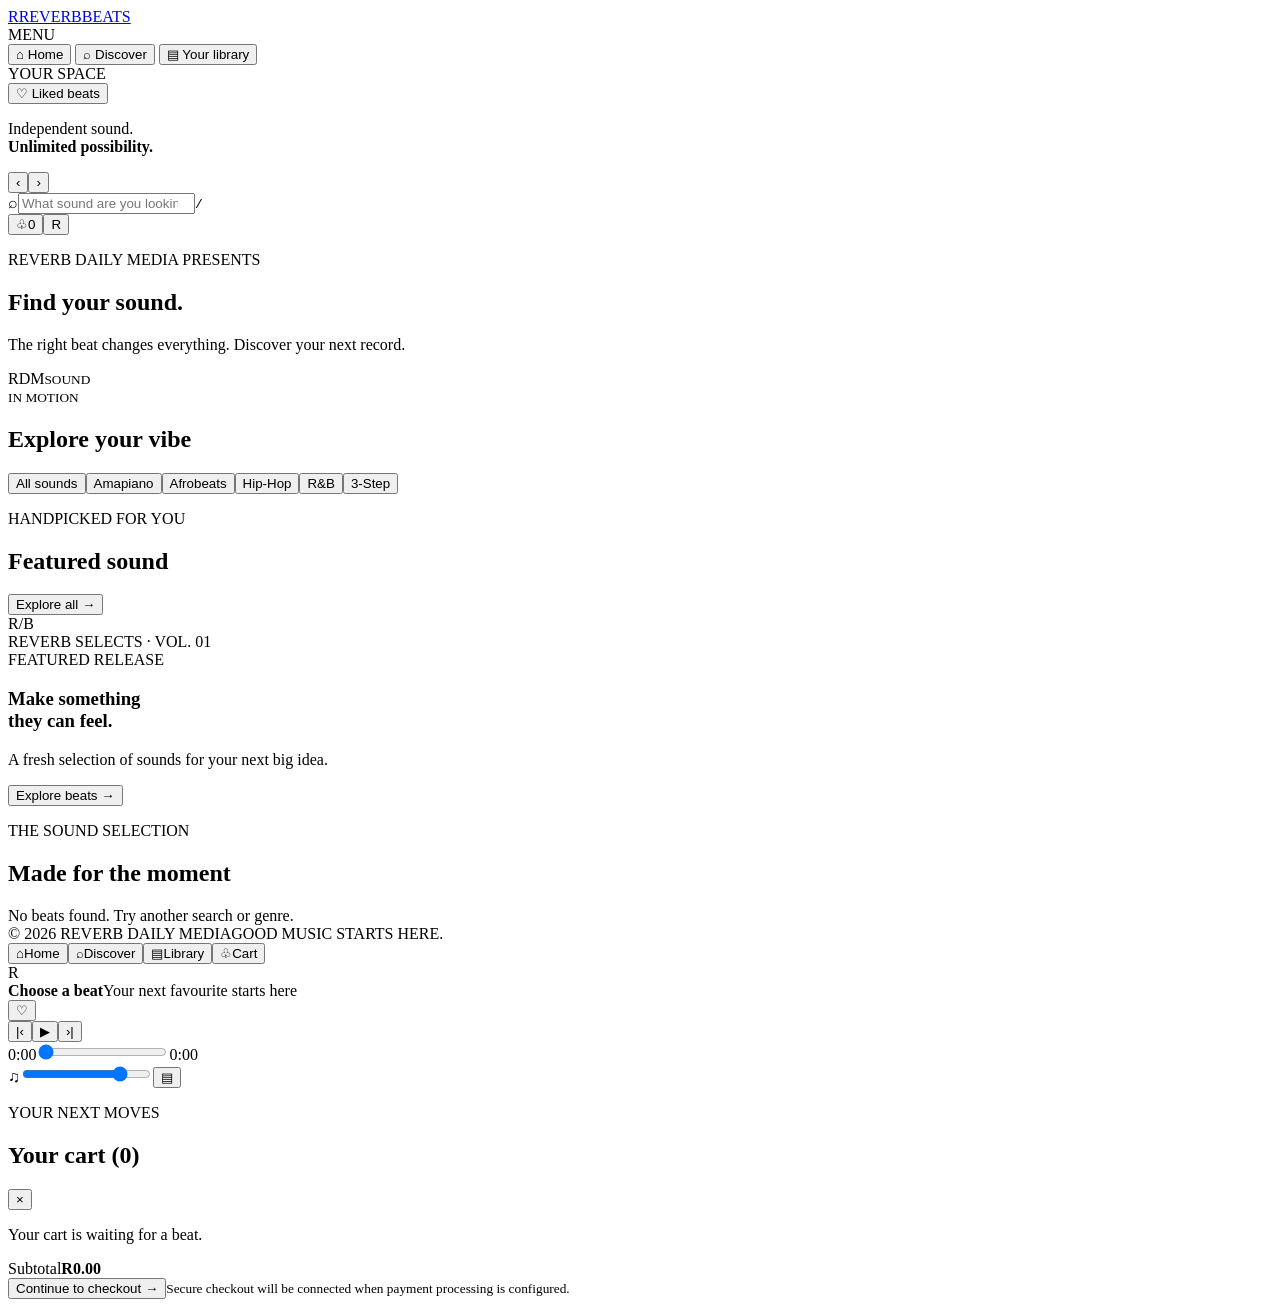
==== index.html @ 6cab0210 "Build Reverb Beats storefront interface" ====
<!doctype html>
<html lang="en">
<head>
  <meta charset="UTF-8">
  <meta name="viewport" content="width=device-width, initial-scale=1.0">
  <meta name="theme-color" content="#101010">
  <meta name="description" content="Discover and license beats from Reverb Daily Media.">
  <title>REVERB BEATS — Find your sound</title>
  <link rel="preconnect" href="https://fonts.googleapis.com">
  <link rel="preconnect" href="https://fonts.gstatic.com" crossorigin>
  <link href="https://fonts.googleapis.com/css2?family=DM+Sans:wght@400;500;600;700;800&family=Space+Grotesk:wght@500;600;700&display=swap" rel="stylesheet">
  <link rel="stylesheet" href="style.css">
</head>
<body>
  <div class="app-shell">
    <aside class="sidebar">
      <a class="brand" href="#" aria-label="Reverb Beats home"><span class="brand-mark">R</span><span>REVERB<span class="brand-light">BEATS</span></span></a>
      <div class="side-label">MENU</div>
      <nav class="side-nav">
        <button class="nav-link active" data-view="home"><span class="nav-icon">⌂</span> Home</button>
        <button class="nav-link" data-view="discover"><span class="nav-icon">⌕</span> Discover</button>
        <button class="nav-link" data-view="library"><span class="nav-icon">▤</span> Your library</button>
      </nav>
      <div class="side-label playlist-label">YOUR SPACE</div>
      <button class="nav-link" data-view="favorites"><span class="nav-icon">♡</span> Liked beats</button>
      <div class="sidebar-bottom"><div class="mini-equalizer"><i></i><i></i><i></i><i></i></div><p>Independent sound.<br><strong>Unlimited possibility.</strong></p></div>
    </aside>

    <main class="main-content">
      <header class="topbar">
        <div class="history-buttons"><button aria-label="Back">‹</button><button aria-label="Forward">›</button></div>
        <label class="search-box"><span>⌕</span><input id="searchInput" type="search" placeholder="What sound are you looking for?" autocomplete="off"><kbd>/</kbd></label>
        <div class="top-actions"><button class="cart-button" id="cartOpen" aria-label="Open cart">♧<span id="cartCount">0</span></button><button class="profile-button">R</button></div>
      </header>

      <section class="welcome-row">
        <div><p class="eyebrow">REVERB DAILY MEDIA PRESENTS</p><h1>Find your <span>sound.</span></h1><p class="welcome-copy">The right beat changes everything. Discover your next record.</p></div>
        <div class="welcome-stamp"><span>RDM</span><small>SOUND<br>IN MOTION</small></div>
      </section>

      <section class="genre-section"><div class="section-heading"><h2>Explore your vibe</h2></div><div class="genre-chips" id="genreChips">
        <button class="genre-chip active" data-genre="All">All sounds</button><button class="genre-chip" data-genre="Amapiano">Amapiano</button><button class="genre-chip" data-genre="Afrobeats">Afrobeats</button><button class="genre-chip" data-genre="Hip-Hop">Hip-Hop</button><button class="genre-chip" data-genre="R&B">R&amp;B</button><button class="genre-chip" data-genre="3-Step">3-Step</button>
      </div></section>

      <section class="featured-section">
        <div class="section-heading"><div><p class="eyebrow">HANDPICKED FOR YOU</p><h2>Featured sound</h2></div><button class="text-button" id="seeAll">Explore all <span>→</span></button></div>
        <article class="featured-card"><div class="featured-art"><div class="art-orbit"></div><div class="art-word">R<span>/</span>B</div><span class="art-caption">REVERB SELECTS · VOL. 01</span></div><div class="featured-info"><span class="tag">FEATURED RELEASE</span><h3>Make something<br>they can feel.</h3><p>A fresh selection of sounds for your next big idea.</p><button class="primary-button" id="featuredExplore">Explore beats <span>→</span></button></div></article>
      </section>

      <section class="beats-section" id="beatsSection"><div class="section-heading"><div><p class="eyebrow">THE SOUND SELECTION</p><h2 id="beatHeading">Made for the moment</h2></div><span class="result-count" id="resultCount"></span></div><div class="beat-grid" id="beatGrid"></div><div class="empty-state hidden" id="emptyState">No beats found. Try another search or genre.</div></section>
      <footer><span>© 2026 REVERB DAILY MEDIA</span><span>GOOD MUSIC STARTS HERE.</span></footer>
    </main>
  </div>

  <nav class="mobile-nav"><button class="active" data-view="home"><span>⌂</span>Home</button><button data-view="discover"><span>⌕</span>Discover</button><button data-view="library"><span>▤</span>Library</button><button id="mobileCart"><span>♧</span>Cart</button></nav>

  <div class="player-bar">
    <div class="now-playing"><div class="now-art" id="nowArt">R</div><div class="now-meta"><strong id="nowTitle">Choose a beat</strong><span id="nowProducer">Your next favourite starts here</span></div><button class="like-now" id="likeNow" aria-label="Like current beat">♡</button></div>
    <div class="player-controls"><div class="control-buttons"><button id="prevTrack" aria-label="Previous">|‹</button><button class="play-button" id="mainPlay" aria-label="Play">▶</button><button id="nextTrack" aria-label="Next">›|</button></div><div class="progress-row"><span id="currentTime">0:00</span><input id="progress" type="range" min="0" max="100" value="0"><span id="duration">0:00</span></div></div>
    <div class="player-extra"><span>♫</span><input id="volume" type="range" min="0" max="1" step="0.01" value="0.8"><button id="queueOpen" aria-label="Open cart">▤</button></div>
  </div>
  <audio id="audioPlayer" preload="none"></audio>

  <div class="overlay hidden" id="cartOverlay"><aside class="cart-drawer"><div class="drawer-heading"><div><p class="eyebrow">YOUR NEXT MOVES</p><h2>Your cart <span id="drawerCount">(0)</span></h2></div><button class="close-button" id="cartClose">×</button></div><div id="cartItems" class="cart-items"><p class="cart-empty">Your cart is waiting for a beat.</p></div><div class="cart-summary"><div><span>Subtotal</span><strong id="cartTotal">R0.00</strong></div><button class="primary-button checkout-button" id="checkoutButton">Continue to checkout <span>→</span></button><small>Secure checkout will be connected when payment processing is configured.</small></div></aside></div>
  <div class="toast" id="toast" role="status"></div>
  <script src="app.js"></script>
</body>
</html>
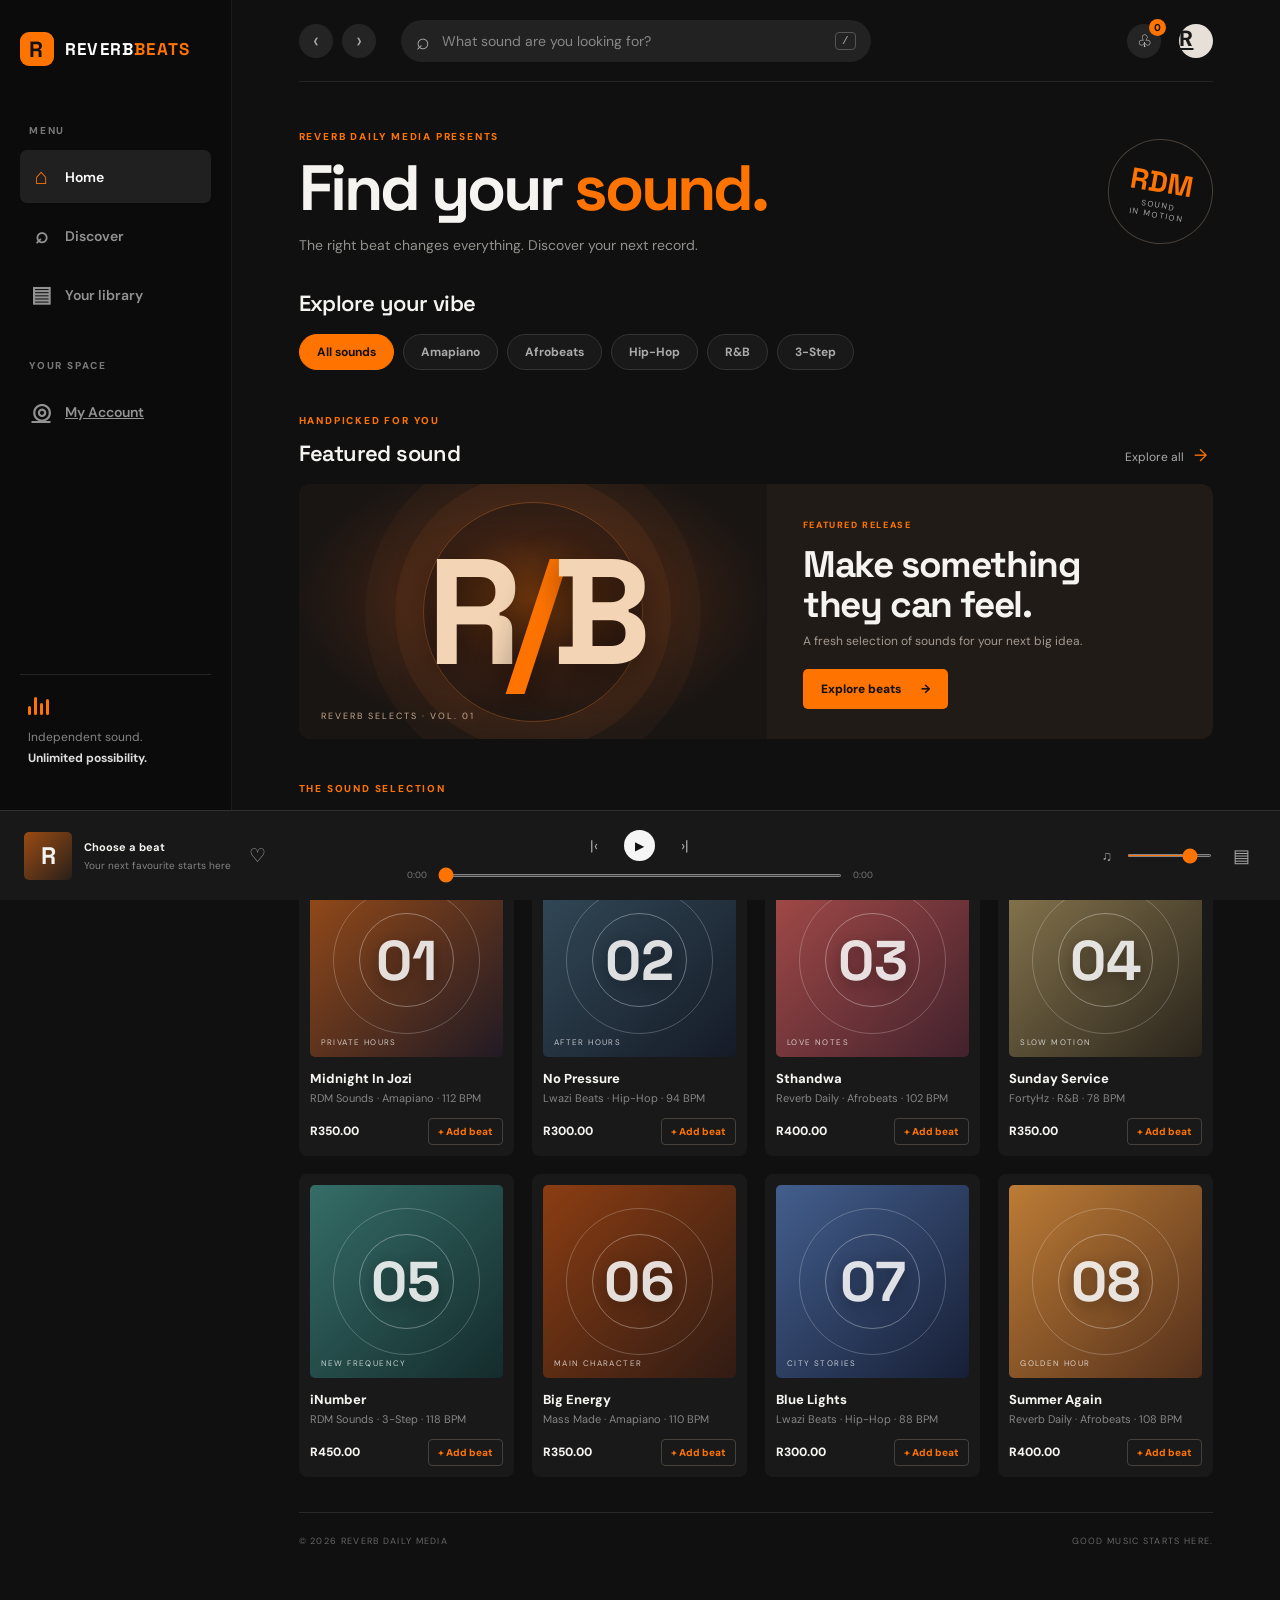
==== commit f3cd4d97: "Add My Account navigation to storefront" ====
--- a/index.html
+++ b/index.html
@@ -22,7 +22,7 @@
         <button class="nav-link" data-view="library"><span class="nav-icon">▤</span> Your library</button>
       </nav>
       <div class="side-label playlist-label">YOUR SPACE</div>
-      <button class="nav-link" data-view="favorites"><span class="nav-icon">♡</span> Liked beats</button>
+      <a class="nav-link" href="account.html"><span class="nav-icon">◎</span> My Account</a>
       <div class="sidebar-bottom"><div class="mini-equalizer"><i></i><i></i><i></i><i></i></div><p>Independent sound.<br><strong>Unlimited possibility.</strong></p></div>
     </aside>
 
@@ -30,7 +30,7 @@
       <header class="topbar">
         <div class="history-buttons"><button aria-label="Back">‹</button><button aria-label="Forward">›</button></div>
         <label class="search-box"><span>⌕</span><input id="searchInput" type="search" placeholder="What sound are you looking for?" autocomplete="off"><kbd>/</kbd></label>
-        <div class="top-actions"><button class="cart-button" id="cartOpen" aria-label="Open cart">♧<span id="cartCount">0</span></button><button class="profile-button">R</button></div>
+        <div class="top-actions"><button class="cart-button" id="cartOpen" aria-label="Open cart">♧<span id="cartCount">0</span></button><a class="profile-button profile-link" href="account.html" aria-label="My Account">R</a></div>
       </header>
 
       <section class="welcome-row">
@@ -52,7 +52,7 @@
     </main>
   </div>
 
-  <nav class="mobile-nav"><button class="active" data-view="home"><span>⌂</span>Home</button><button data-view="discover"><span>⌕</span>Discover</button><button data-view="library"><span>▤</span>Library</button><button id="mobileCart"><span>♧</span>Cart</button></nav>
+  <nav class="mobile-nav"><button class="active" data-view="home"><span>⌂</span>Home</button><button data-view="discover"><span>⌕</span>Discover</button><button data-view="library"><span>▤</span>Library</button><button id="mobileCart"><span>♧</span>Cart</button><a href="account.html"><span>◎</span>Account</a></nav>
 
   <div class="player-bar">
     <div class="now-playing"><div class="now-art" id="nowArt">R</div><div class="now-meta"><strong id="nowTitle">Choose a beat</strong><span id="nowProducer">Your next favourite starts here</span></div><button class="like-now" id="likeNow" aria-label="Like current beat">♡</button></div>
--- a/style.css
+++ b/style.css
@@ -0,0 +1 @@
+:root{--bg:#101010;--panel:#191919;--panel2:#222;--text:#f5f4f1;--muted:#92918d;--orange:#ff7400;--line:#2b2b2b;--font:'DM Sans',sans-serif;--display:'Space Grotesk',sans-serif}*{box-sizing:border-box}body{margin:0;background:var(--bg);color:var(--text);font-family:var(--font);font-size:14px}button,input{font:inherit}button{cursor:pointer;color:inherit}.app-shell{min-height:100vh;padding-bottom:108px}.sidebar{position:fixed;inset:0 auto 90px 0;width:232px;background:#0b0b0b;padding:30px 20px;display:flex;flex-direction:column;z-index:5;border-right:1px solid #1b1b1b}.brand{display:flex;align-items:center;gap:11px;text-decoration:none;color:#fff;font:700 17px var(--display);letter-spacing:1.2px;margin:2px 0 58px}.brand-mark{width:34px;height:34px;background:var(--orange);color:#111;display:grid;place-items:center;font:700 22px var(--display);border-radius:9px}.brand-light{color:var(--orange)}.side-label,.eyebrow{font-size:10px;font-weight:800;letter-spacing:1.8px;color:#777}.side-label{margin:0 0 13px 9px}.side-nav{display:grid;gap:6px}.nav-link{border:0;background:none;text-align:left;padding:12px 11px;border-radius:7px;color:#929292;display:flex;align-items:center;gap:14px;font-weight:600}.nav-link:hover,.nav-link.active{background:#202020;color:#fff}.nav-link.active .nav-icon{color:var(--orange)}.nav-icon{font-size:22px;width:20px;text-align:center}.playlist-label{margin-top:38px}.sidebar-bottom{margin-top:auto;border-top:1px solid #252525;padding:20px 8px 0;color:#858585;font-size:12px;line-height:1.7}.sidebar-bottom strong{color:#ddd}.mini-equalizer{display:flex;align-items:end;gap:3px;height:20px}.mini-equalizer i{width:3px;background:var(--orange);border-radius:3px;animation:wave .8s ease-in-out infinite alternate}.mini-equalizer i:nth-child(1){height:9px}.mini-equalizer i:nth-child(2){height:18px;animation-delay:.2s}.mini-equalizer i:nth-child(3){height:12px;animation-delay:.4s}.mini-equalizer i:nth-child(4){height:16px;animation-delay:.1s}@keyframes wave{to{height:5px}}.main-content{margin-left:232px;padding:0 5.2%;max-width:1700px}.topbar{height:82px;display:flex;align-items:center;gap:25px;border-bottom:1px solid #242424}.history-buttons{display:flex;gap:9px}.history-buttons button,.cart-button,.profile-button{border:0;background:#242424;width:34px;height:34px;border-radius:50%;font-size:22px}.history-buttons button{color:#aaa}.search-box{height:42px;width:min(470px,55vw);border-radius:30px;background:#222;display:flex;align-items:center;padding:0 15px;gap:10px;color:#aaa}.search-box>span{font-size:23px}.search-box input{background:none;border:0;outline:0;color:white;flex:1;min-width:0}.search-box input::placeholder{color:#888}.search-box kbd{font-size:11px;border:1px solid #555;border-radius:4px;padding:2px 6px}.top-actions{margin-left:auto;display:flex;align-items:center;gap:18px}.cart-button{position:relative;font-size:17px}.cart-button span{position:absolute;right:-5px;top:-5px;background:var(--orange);color:#111;border-radius:50%;font-size:10px;font-weight:800;width:17px;height:17px;display:grid;place-items:center}.profile-button{background:#e6e0d8;color:#191919;font-weight:800}.welcome-row{display:flex;justify-content:space-between;align-items:center;padding:48px 0 35px}.eyebrow{color:var(--orange);margin:0 0 12px}.welcome-row h1{font:700 clamp(36px,5vw,64px)/1.04 var(--display);letter-spacing:-3px;margin:0}.welcome-row h1 span{color:var(--orange)}.welcome-copy{color:#92918d;margin:14px 0 0;font-size:14px}.welcome-stamp{width:105px;height:105px;border:1px solid #494039;border-radius:50%;display:flex;flex-direction:column;justify-content:center;align-items:center;transform:rotate(10deg);color:var(--orange)}.welcome-stamp span{font:700 29px var(--display)}.welcome-stamp small{font-size:8px;letter-spacing:1.5px;text-align:center;color:#aaa}.genre-section{margin-bottom:39px}.section-heading{display:flex;justify-content:space-between;align-items:end;margin-bottom:17px}.section-heading h2{font:600 22px var(--display);margin:0;letter-spacing:-.6px}.genre-chips{display:flex;gap:9px;overflow-x:auto;padding-bottom:5px;scrollbar-width:none}.genre-chip{border:1px solid #343434;background:#191919;color:#aaa;border-radius:30px;padding:9px 17px;white-space:nowrap;font-size:12px;font-weight:700}.genre-chip:hover,.genre-chip.active{background:var(--orange);border-color:var(--orange);color:#111}.featured-section{margin-bottom:43px}.featured-card{min-height:240px;border-radius:12px;overflow:hidden;background:#211b17;display:grid;grid-template-columns:1.05fr 1fr}.featured-art{position:relative;min-height:240px;overflow:hidden;background:radial-gradient(ellipse at 50% 45%,#82400f 0,#3c2114 32%,#191513 72%);display:grid;place-items:center}.art-orbit{position:absolute;width:220px;height:220px;border:1px solid #d9782d66;border-radius:50%;box-shadow:0 0 0 28px #d9782d12,0 0 0 58px #d9782d0b}.art-word{font:700 clamp(80px,13vw,150px)/1 var(--display);letter-spacing:-14px;color:#f3d4b4;text-shadow:0 8px 35px #0008;z-index:1}.art-word span{color:var(--orange)}.art-caption{position:absolute;bottom:17px;left:22px;font-size:9px;letter-spacing:2px;color:#c7a88e}.featured-info{padding:30px 8%;align-self:center}.tag{font-size:9px;font-weight:800;letter-spacing:1.6px;color:var(--orange)}.featured-info h3{font:700 clamp(25px,3vw,37px)/1.08 var(--display);letter-spacing:-1.2px;margin:13px 0 9px}.featured-info p{color:#a49a91;font-size:12px;margin:0 0 20px}.primary-button{background:var(--orange);border:0;color:#14100c;padding:12px 18px;border-radius:5px;font-size:12px;font-weight:800;display:inline-flex;align-items:center;gap:20px;transition:.2s}.primary-button:hover{background:#ff9135;transform:translateY(-1px)}.text-button{background:none;border:0;color:#aaa;font-size:12px}.text-button span{color:var(--orange);font-size:17px;margin-left:7px}.beats-section{padding-bottom:35px}.result-count{color:#777;font-size:11px}.beat-grid{display:grid;grid-template-columns:repeat(4,minmax(0,1fr));gap:18px}.beat-card{background:#191919;padding:11px;border-radius:8px;min-width:0;transition:background .2s,transform .2s}.beat-card:hover{background:#242424;transform:translateY(-3px)}.cover{aspect-ratio:1/1;border-radius:5px;position:relative;overflow:hidden;display:grid;place-items:center;margin-bottom:13px;background:var(--cover)}.cover:before,.cover:after{content:"";position:absolute;border:1px solid #ffffff38;border-radius:50%;width:75%;aspect-ratio:1}.cover:after{width:48%;border-color:#ffffff55}.cover-symbol{font:700 56px var(--display);color:#ffffffd9;z-index:1;text-shadow:0 4px 15px #0005}.cover-type{position:absolute;bottom:10px;left:11px;font-size:8px;letter-spacing:1.4px;color:#ffffffb8}.cover-play{position:absolute;right:10px;bottom:10px;width:38px;height:38px;border:0;border-radius:50%;background:var(--orange);color:#111;z-index:2;opacity:0;transform:translateY(5px);transition:.2s}.beat-card:hover .cover-play{opacity:1;transform:none}.beat-title{font-size:13px;font-weight:800;white-space:nowrap;overflow:hidden;text-overflow:ellipsis;margin:0 0 4px}.beat-producer{font-size:11px;color:#858585;margin:0 0 13px}.beat-bottom{display:flex;align-items:center;justify-content:space-between}.beat-price{font-weight:800;font-size:12px}.add-button{border:1px solid #48413b;background:none;color:var(--orange);border-radius:4px;padding:6px 9px;font-size:10px;font-weight:800}.add-button:hover{background:var(--orange);color:#111;border-color:var(--orange)}.empty-state{padding:50px;text-align:center;color:#888}.hidden{display:none!important}footer{border-top:1px solid #292929;padding:22px 0;display:flex;justify-content:space-between;color:#666;font-size:9px;letter-spacing:1.3px}.player-bar{position:fixed;z-index:10;bottom:0;left:0;right:0;height:90px;background:#181818;border-top:1px solid #303030;display:grid;grid-template-columns:1fr 1.3fr 1fr;align-items:center;padding:0 24px;gap:25px}.now-playing{display:flex;align-items:center;gap:12px;min-width:0}.now-art{width:48px;height:48px;border-radius:5px;background:linear-gradient(135deg,#9b4b13,#28201a);display:grid;place-items:center;font:700 24px var(--display);flex-shrink:0}.now-meta{display:grid;gap:5px;min-width:0}.now-meta strong{font-size:11px;white-space:nowrap;overflow:hidden;text-overflow:ellipsis}.now-meta span{font-size:10px;color:#858585;white-space:nowrap;overflow:hidden;text-overflow:ellipsis}.like-now{background:none;border:0;color:#aaa;font-size:19px}.like-now.liked{color:var(--orange)}.player-controls{max-width:480px;width:100%;justify-self:center}.control-buttons{display:flex;justify-content:center;align-items:center;gap:20px;margin-bottom:8px}.control-buttons button{background:none;border:0;color:#aaa;font-size:15px}.control-buttons .play-button{width:31px;height:31px;border-radius:50%;background:#f5f5f5;color:#111;font-size:12px}.progress-row{display:flex;align-items:center;gap:9px;color:#777;font-size:9px}input[type=range]{accent-color:var(--orange);cursor:pointer}.progress-row input{width:100%;height:3px}.player-extra{display:flex;align-items:center;justify-content:flex-end;gap:13px;color:#999}.player-extra input{width:85px;height:3px}.player-extra button{border:0;background:none;color:#aaa;font-size:18px}.mobile-nav{display:none}.overlay{position:fixed;inset:0;background:#0009;z-index:20;display:flex;justify-content:flex-end}.cart-drawer{height:100%;width:min(420px,100%);background:#171717;padding:27px;display:flex;flex-direction:column;border-left:1px solid #333}.drawer-heading{display:flex;justify-content:space-between;align-items:center;border-bottom:1px solid #333;padding-bottom:20px}.drawer-heading h2{font:700 25px var(--display);margin:0}.drawer-heading h2 span{font:400 13px var(--font);color:#888}.close-button{background:none;border:0;color:#aaa;font-size:28px}.cart-items{overflow:auto;flex:1;padding:15px 0}.cart-empty{color:#888;text-align:center;margin-top:55px}.cart-line{display:flex;align-items:center;gap:12px;padding:12px 0;border-bottom:1px solid #2d2d2d}.cart-line-art{width:45px;height:45px;border-radius:4px;background:linear-gradient(135deg,#91420d,#26201c);display:grid;place-items:center;font:700 20px var(--display)}.cart-line-info{flex:1;min-width:0}.cart-line-info strong{display:block;font-size:12px}.cart-line-info span{font-size:10px;color:#888}.cart-line-price{font-size:12px;font-weight:700}.remove-item{border:0;background:none;color:#888;font-size:17px}.cart-summary{border-top:1px solid #333;padding-top:20px}.cart-summary>div{display:flex;justify-content:space-between;margin-bottom:18px}.cart-summary>div span{color:#aaa}.checkout-button{width:100%;justify-content:space-between}.cart-summary small{display:block;color:#777;font-size:10px;line-height:1.5;margin-top:12px}.toast{position:fixed;z-index:30;bottom:108px;left:50%;transform:translate(-50%,15px);background:#f5f5f5;color:#111;padding:11px 17px;border-radius:5px;font-size:12px;font-weight:700;opacity:0;pointer-events:none;transition:.25s}.toast.show{opacity:1;transform:translate(-50%,0)}@media(max-width:1050px){.beat-grid{grid-template-columns:repeat(3,minmax(0,1fr))}.main-content{padding:0 4%}.sidebar{width:205px}.main-content{margin-left:205px}}@media(max-width:720px){.app-shell{padding-bottom:151px}.sidebar{display:none}.main-content{margin:0;padding:0 19px}.topbar{height:65px;gap:12px}.history-buttons{display:none}.search-box{width:auto;flex:1;height:39px}.search-box kbd,.profile-button{display:none}.top-actions{margin-left:0}.welcome-row{padding:35px 0 28px}.welcome-row h1{font-size:43px;letter-spacing:-2px}.welcome-copy{max-width:260px;line-height:1.5;font-size:12px}.welcome-stamp{width:75px;height:75px;flex-shrink:0}.welcome-stamp span{font-size:22px}.welcome-stamp small{font-size:6px}.section-heading h2{font-size:19px}.featured-card{grid-template-columns:1fr;min-height:0}.featured-art{min-height:165px}.art-word{font-size:105px}.featured-info{padding:23px}.featured-info h3 br{display:none}.featured-info h3{font-size:27px}.featured-section{margin-bottom:32px}.beat-grid{grid-template-columns:repeat(2,minmax(0,1fr));gap:11px}.beat-card{padding:8px}.cover-play{opacity:1;transform:none;width:32px;height:32px}.cover-symbol{font-size:43px}.beat-title{font-size:11px}.beat-producer{font-size:10px}.add-button{padding:6px;font-size:9px}.beat-price{font-size:11px}.player-bar{height:75px;bottom:62px;padding:0 13px;grid-template-columns:1fr auto;gap:8px}.now-art{width:42px;height:42px}.now-meta strong{font-size:10px}.now-meta span{font-size:9px}.like-now{font-size:16px}.player-controls{width:110px}.control-buttons{gap:12px;margin:0}.control-buttons .play-button{width:29px;height:29px}.progress-row{gap:5px;margin-top:5px}.progress-row span{font-size:8px}.player-extra{display:none}.mobile-nav{position:fixed;bottom:0;left:0;right:0;height:62px;background:#0b0b0b;border-top:1px solid #292929;display:flex;justify-content:space-around;z-index:12}.mobile-nav button{background:none;border:0;color:#777;font-size:9px;display:grid;justify-items:center;align-content:center;gap:3px;min-width:55px}.mobile-nav button span{font-size:21px}.mobile-nav button.active{color:var(--orange)}footer{font-size:8px}.toast{bottom:148px}.cart-drawer{padding:22px}.genre-section{margin-bottom:30px}}@media(min-width:721px) and (max-width:900px){.beat-grid{grid-template-columns:repeat(2,minmax(0,1fr))}.player-bar{grid-template-columns:1fr 1.2fr;padding:0 15px}.player-extra{display:none}}
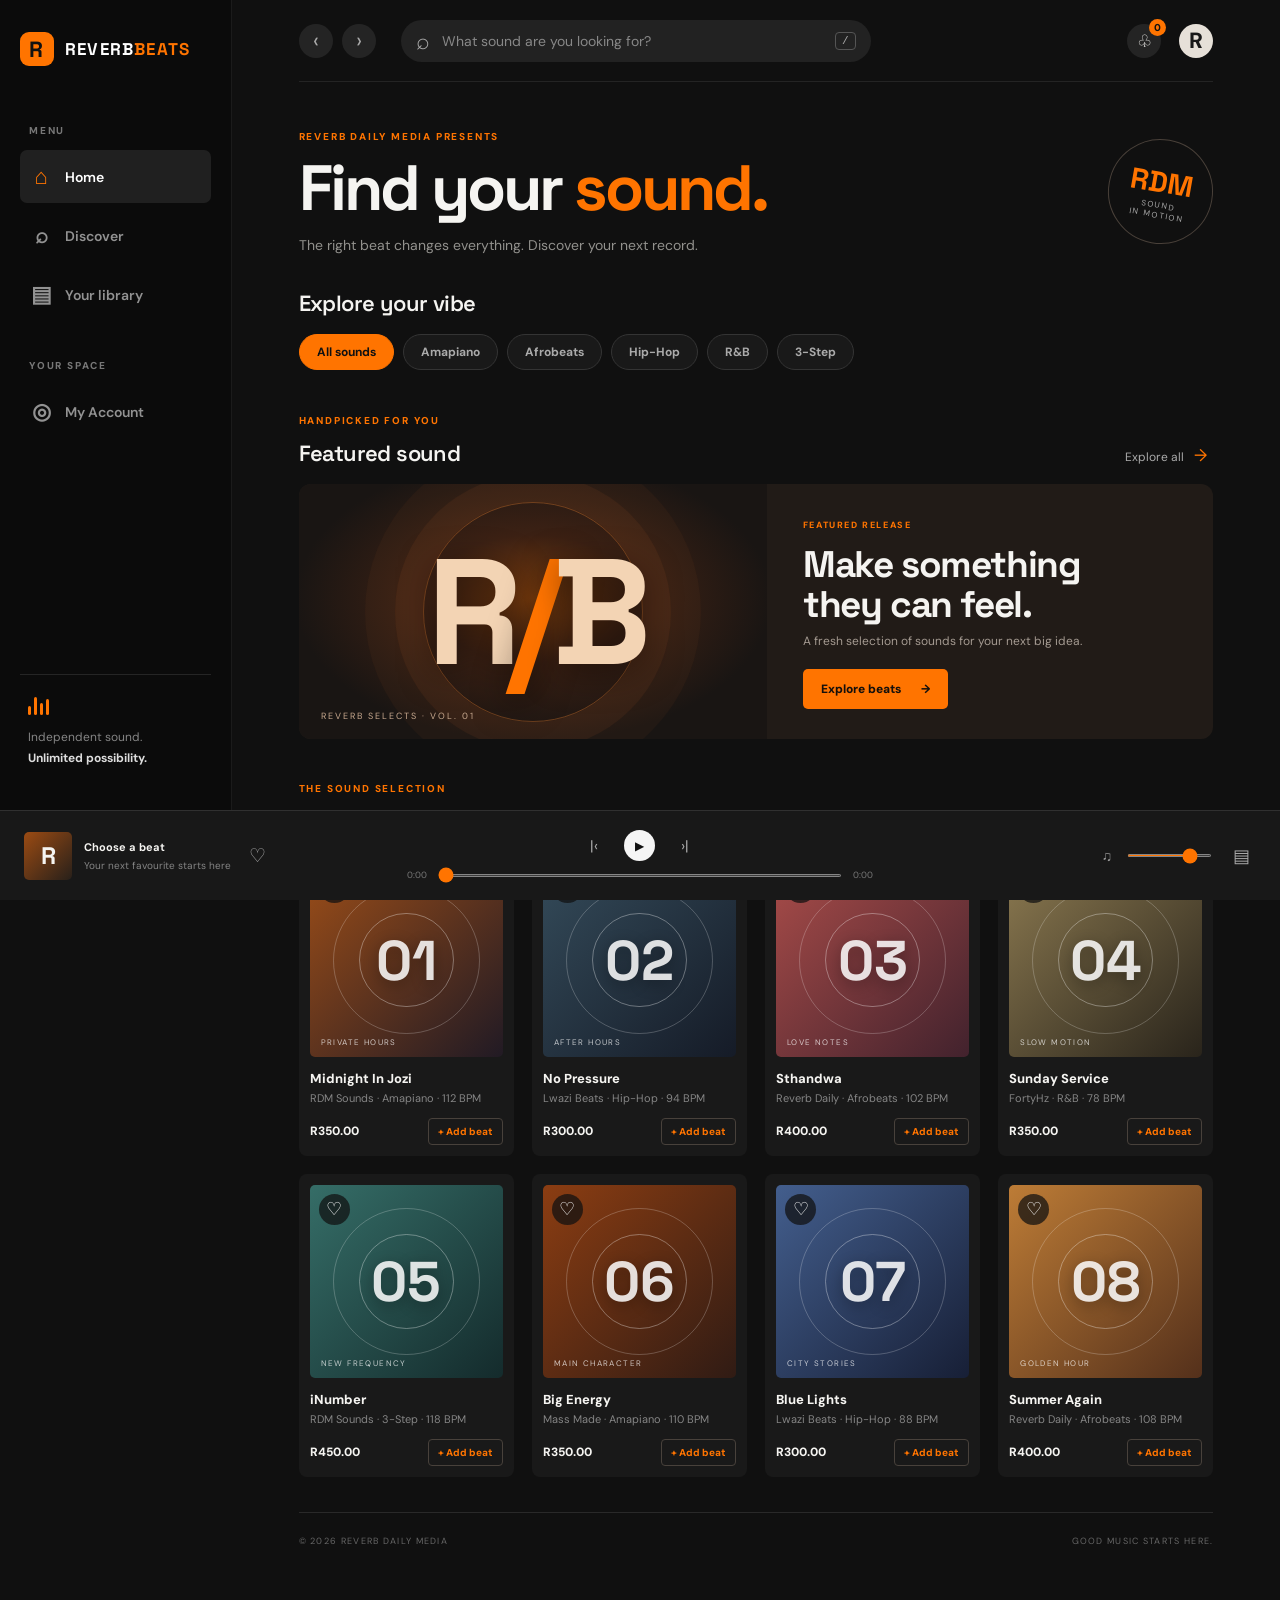
==== commit 78bd74bb: "Route account entry points through authentication" ====
--- a/index.html
+++ b/index.html
@@ -22,7 +22,7 @@
         <button class="nav-link" data-view="library"><span class="nav-icon">▤</span> Your library</button>
       </nav>
       <div class="side-label playlist-label">YOUR SPACE</div>
-      <a class="nav-link" href="account.html"><span class="nav-icon">◎</span> My Account</a>
+      <a class="nav-link" href="auth.html"><span class="nav-icon">◎</span> My Account</a>
       <div class="sidebar-bottom"><div class="mini-equalizer"><i></i><i></i><i></i><i></i></div><p>Independent sound.<br><strong>Unlimited possibility.</strong></p></div>
     </aside>
 
@@ -30,7 +30,7 @@
       <header class="topbar">
         <div class="history-buttons"><button aria-label="Back">‹</button><button aria-label="Forward">›</button></div>
         <label class="search-box"><span>⌕</span><input id="searchInput" type="search" placeholder="What sound are you looking for?" autocomplete="off"><kbd>/</kbd></label>
-        <div class="top-actions"><button class="cart-button" id="cartOpen" aria-label="Open cart">♧<span id="cartCount">0</span></button><a class="profile-button profile-link" href="account.html" aria-label="My Account">R</a></div>
+        <div class="top-actions"><button class="cart-button" id="cartOpen" aria-label="Open cart">♧<span id="cartCount">0</span></button><a class="profile-button profile-link" href="auth.html" aria-label="My Account">R</a></div>
       </header>
 
       <section class="welcome-row">
@@ -52,7 +52,7 @@
     </main>
   </div>
 
-  <nav class="mobile-nav"><button class="active" data-view="home"><span>⌂</span>Home</button><button data-view="discover"><span>⌕</span>Discover</button><button data-view="library"><span>▤</span>Library</button><button id="mobileCart"><span>♧</span>Cart</button><a href="account.html"><span>◎</span>Account</a></nav>
+  <nav class="mobile-nav"><button class="active" data-view="home"><span>⌂</span>Home</button><button data-view="discover"><span>⌕</span>Discover</button><button data-view="library"><span>▤</span>Library</button><button id="mobileCart"><span>♧</span>Cart</button><a href="auth.html"><span>◎</span>Account</a></nav>
 
   <div class="player-bar">
     <div class="now-playing"><div class="now-art" id="nowArt">R</div><div class="now-meta"><strong id="nowTitle">Choose a beat</strong><span id="nowProducer">Your next favourite starts here</span></div><button class="like-now" id="likeNow" aria-label="Like current beat">♡</button></div>
--- a/style.css
+++ b/style.css
@@ -1 +1,10 @@
-:root{--bg:#101010;--panel:#191919;--panel2:#222;--text:#f5f4f1;--muted:#92918d;--orange:#ff7400;--line:#2b2b2b;--font:'DM Sans',sans-serif;--display:'Space Grotesk',sans-serif}*{box-sizing:border-box}body{margin:0;background:var(--bg);color:var(--text);font-family:var(--font);font-size:14px}button,input{font:inherit}button{cursor:pointer;color:inherit}.app-shell{min-height:100vh;padding-bottom:108px}.sidebar{position:fixed;inset:0 auto 90px 0;width:232px;background:#0b0b0b;padding:30px 20px;display:flex;flex-direction:column;z-index:5;border-right:1px solid #1b1b1b}.brand{display:flex;align-items:center;gap:11px;text-decoration:none;color:#fff;font:700 17px var(--display);letter-spacing:1.2px;margin:2px 0 58px}.brand-mark{width:34px;height:34px;background:var(--orange);color:#111;display:grid;place-items:center;font:700 22px var(--display);border-radius:9px}.brand-light{color:var(--orange)}.side-label,.eyebrow{font-size:10px;font-weight:800;letter-spacing:1.8px;color:#777}.side-label{margin:0 0 13px 9px}.side-nav{display:grid;gap:6px}.nav-link{border:0;background:none;text-align:left;padding:12px 11px;border-radius:7px;color:#929292;display:flex;align-items:center;gap:14px;font-weight:600}.nav-link:hover,.nav-link.active{background:#202020;color:#fff}.nav-link.active .nav-icon{color:var(--orange)}.nav-icon{font-size:22px;width:20px;text-align:center}.playlist-label{margin-top:38px}.sidebar-bottom{margin-top:auto;border-top:1px solid #252525;padding:20px 8px 0;color:#858585;font-size:12px;line-height:1.7}.sidebar-bottom strong{color:#ddd}.mini-equalizer{display:flex;align-items:end;gap:3px;height:20px}.mini-equalizer i{width:3px;background:var(--orange);border-radius:3px;animation:wave .8s ease-in-out infinite alternate}.mini-equalizer i:nth-child(1){height:9px}.mini-equalizer i:nth-child(2){height:18px;animation-delay:.2s}.mini-equalizer i:nth-child(3){height:12px;animation-delay:.4s}.mini-equalizer i:nth-child(4){height:16px;animation-delay:.1s}@keyframes wave{to{height:5px}}.main-content{margin-left:232px;padding:0 5.2%;max-width:1700px}.topbar{height:82px;display:flex;align-items:center;gap:25px;border-bottom:1px solid #242424}.history-buttons{display:flex;gap:9px}.history-buttons button,.cart-button,.profile-button{border:0;background:#242424;width:34px;height:34px;border-radius:50%;font-size:22px}.history-buttons button{color:#aaa}.search-box{height:42px;width:min(470px,55vw);border-radius:30px;background:#222;display:flex;align-items:center;padding:0 15px;gap:10px;color:#aaa}.search-box>span{font-size:23px}.search-box input{background:none;border:0;outline:0;color:white;flex:1;min-width:0}.search-box input::placeholder{color:#888}.search-box kbd{font-size:11px;border:1px solid #555;border-radius:4px;padding:2px 6px}.top-actions{margin-left:auto;display:flex;align-items:center;gap:18px}.cart-button{position:relative;font-size:17px}.cart-button span{position:absolute;right:-5px;top:-5px;background:var(--orange);color:#111;border-radius:50%;font-size:10px;font-weight:800;width:17px;height:17px;display:grid;place-items:center}.profile-button{background:#e6e0d8;color:#191919;font-weight:800}.welcome-row{display:flex;justify-content:space-between;align-items:center;padding:48px 0 35px}.eyebrow{color:var(--orange);margin:0 0 12px}.welcome-row h1{font:700 clamp(36px,5vw,64px)/1.04 var(--display);letter-spacing:-3px;margin:0}.welcome-row h1 span{color:var(--orange)}.welcome-copy{color:#92918d;margin:14px 0 0;font-size:14px}.welcome-stamp{width:105px;height:105px;border:1px solid #494039;border-radius:50%;display:flex;flex-direction:column;justify-content:center;align-items:center;transform:rotate(10deg);color:var(--orange)}.welcome-stamp span{font:700 29px var(--display)}.welcome-stamp small{font-size:8px;letter-spacing:1.5px;text-align:center;color:#aaa}.genre-section{margin-bottom:39px}.section-heading{display:flex;justify-content:space-between;align-items:end;margin-bottom:17px}.section-heading h2{font:600 22px var(--display);margin:0;letter-spacing:-.6px}.genre-chips{display:flex;gap:9px;overflow-x:auto;padding-bottom:5px;scrollbar-width:none}.genre-chip{border:1px solid #343434;background:#191919;color:#aaa;border-radius:30px;padding:9px 17px;white-space:nowrap;font-size:12px;font-weight:700}.genre-chip:hover,.genre-chip.active{background:var(--orange);border-color:var(--orange);color:#111}.featured-section{margin-bottom:43px}.featured-card{min-height:240px;border-radius:12px;overflow:hidden;background:#211b17;display:grid;grid-template-columns:1.05fr 1fr}.featured-art{position:relative;min-height:240px;overflow:hidden;background:radial-gradient(ellipse at 50% 45%,#82400f 0,#3c2114 32%,#191513 72%);display:grid;place-items:center}.art-orbit{position:absolute;width:220px;height:220px;border:1px solid #d9782d66;border-radius:50%;box-shadow:0 0 0 28px #d9782d12,0 0 0 58px #d9782d0b}.art-word{font:700 clamp(80px,13vw,150px)/1 var(--display);letter-spacing:-14px;color:#f3d4b4;text-shadow:0 8px 35px #0008;z-index:1}.art-word span{color:var(--orange)}.art-caption{position:absolute;bottom:17px;left:22px;font-size:9px;letter-spacing:2px;color:#c7a88e}.featured-info{padding:30px 8%;align-self:center}.tag{font-size:9px;font-weight:800;letter-spacing:1.6px;color:var(--orange)}.featured-info h3{font:700 clamp(25px,3vw,37px)/1.08 var(--display);letter-spacing:-1.2px;margin:13px 0 9px}.featured-info p{color:#a49a91;font-size:12px;margin:0 0 20px}.primary-button{background:var(--orange);border:0;color:#14100c;padding:12px 18px;border-radius:5px;font-size:12px;font-weight:800;display:inline-flex;align-items:center;gap:20px;transition:.2s}.primary-button:hover{background:#ff9135;transform:translateY(-1px)}.text-button{background:none;border:0;color:#aaa;font-size:12px}.text-button span{color:var(--orange);font-size:17px;margin-left:7px}.beats-section{padding-bottom:35px}.result-count{color:#777;font-size:11px}.beat-grid{display:grid;grid-template-columns:repeat(4,minmax(0,1fr));gap:18px}.beat-card{background:#191919;padding:11px;border-radius:8px;min-width:0;transition:background .2s,transform .2s}.beat-card:hover{background:#242424;transform:translateY(-3px)}.cover{aspect-ratio:1/1;border-radius:5px;position:relative;overflow:hidden;display:grid;place-items:center;margin-bottom:13px;background:var(--cover)}.cover:before,.cover:after{content:"";position:absolute;border:1px solid #ffffff38;border-radius:50%;width:75%;aspect-ratio:1}.cover:after{width:48%;border-color:#ffffff55}.cover-symbol{font:700 56px var(--display);color:#ffffffd9;z-index:1;text-shadow:0 4px 15px #0005}.cover-type{position:absolute;bottom:10px;left:11px;font-size:8px;letter-spacing:1.4px;color:#ffffffb8}.cover-play{position:absolute;right:10px;bottom:10px;width:38px;height:38px;border:0;border-radius:50%;background:var(--orange);color:#111;z-index:2;opacity:0;transform:translateY(5px);transition:.2s}.beat-card:hover .cover-play{opacity:1;transform:none}.beat-title{font-size:13px;font-weight:800;white-space:nowrap;overflow:hidden;text-overflow:ellipsis;margin:0 0 4px}.beat-producer{font-size:11px;color:#858585;margin:0 0 13px}.beat-bottom{display:flex;align-items:center;justify-content:space-between}.beat-price{font-weight:800;font-size:12px}.add-button{border:1px solid #48413b;background:none;color:var(--orange);border-radius:4px;padding:6px 9px;font-size:10px;font-weight:800}.add-button:hover{background:var(--orange);color:#111;border-color:var(--orange)}.empty-state{padding:50px;text-align:center;color:#888}.hidden{display:none!important}footer{border-top:1px solid #292929;padding:22px 0;display:flex;justify-content:space-between;color:#666;font-size:9px;letter-spacing:1.3px}.player-bar{position:fixed;z-index:10;bottom:0;left:0;right:0;height:90px;background:#181818;border-top:1px solid #303030;display:grid;grid-template-columns:1fr 1.3fr 1fr;align-items:center;padding:0 24px;gap:25px}.now-playing{display:flex;align-items:center;gap:12px;min-width:0}.now-art{width:48px;height:48px;border-radius:5px;background:linear-gradient(135deg,#9b4b13,#28201a);display:grid;place-items:center;font:700 24px var(--display);flex-shrink:0}.now-meta{display:grid;gap:5px;min-width:0}.now-meta strong{font-size:11px;white-space:nowrap;overflow:hidden;text-overflow:ellipsis}.now-meta span{font-size:10px;color:#858585;white-space:nowrap;overflow:hidden;text-overflow:ellipsis}.like-now{background:none;border:0;color:#aaa;font-size:19px}.like-now.liked{color:var(--orange)}.player-controls{max-width:480px;width:100%;justify-self:center}.control-buttons{display:flex;justify-content:center;align-items:center;gap:20px;margin-bottom:8px}.control-buttons button{background:none;border:0;color:#aaa;font-size:15px}.control-buttons .play-button{width:31px;height:31px;border-radius:50%;background:#f5f5f5;color:#111;font-size:12px}.progress-row{display:flex;align-items:center;gap:9px;color:#777;font-size:9px}input[type=range]{accent-color:var(--orange);cursor:pointer}.progress-row input{width:100%;height:3px}.player-extra{display:flex;align-items:center;justify-content:flex-end;gap:13px;color:#999}.player-extra input{width:85px;height:3px}.player-extra button{border:0;background:none;color:#aaa;font-size:18px}.mobile-nav{display:none}.overlay{position:fixed;inset:0;background:#0009;z-index:20;display:flex;justify-content:flex-end}.cart-drawer{height:100%;width:min(420px,100%);background:#171717;padding:27px;display:flex;flex-direction:column;border-left:1px solid #333}.drawer-heading{display:flex;justify-content:space-between;align-items:center;border-bottom:1px solid #333;padding-bottom:20px}.drawer-heading h2{font:700 25px var(--display);margin:0}.drawer-heading h2 span{font:400 13px var(--font);color:#888}.close-button{background:none;border:0;color:#aaa;font-size:28px}.cart-items{overflow:auto;flex:1;padding:15px 0}.cart-empty{color:#888;text-align:center;margin-top:55px}.cart-line{display:flex;align-items:center;gap:12px;padding:12px 0;border-bottom:1px solid #2d2d2d}.cart-line-art{width:45px;height:45px;border-radius:4px;background:linear-gradient(135deg,#91420d,#26201c);display:grid;place-items:center;font:700 20px var(--display)}.cart-line-info{flex:1;min-width:0}.cart-line-info strong{display:block;font-size:12px}.cart-line-info span{font-size:10px;color:#888}.cart-line-price{font-size:12px;font-weight:700}.remove-item{border:0;background:none;color:#888;font-size:17px}.cart-summary{border-top:1px solid #333;padding-top:20px}.cart-summary>div{display:flex;justify-content:space-between;margin-bottom:18px}.cart-summary>div span{color:#aaa}.checkout-button{width:100%;justify-content:space-between}.cart-summary small{display:block;color:#777;font-size:10px;line-height:1.5;margin-top:12px}.toast{position:fixed;z-index:30;bottom:108px;left:50%;transform:translate(-50%,15px);background:#f5f5f5;color:#111;padding:11px 17px;border-radius:5px;font-size:12px;font-weight:700;opacity:0;pointer-events:none;transition:.25s}.toast.show{opacity:1;transform:translate(-50%,0)}@media(max-width:1050px){.beat-grid{grid-template-columns:repeat(3,minmax(0,1fr))}.main-content{padding:0 4%}.sidebar{width:205px}.main-content{margin-left:205px}}@media(max-width:720px){.app-shell{padding-bottom:151px}.sidebar{display:none}.main-content{margin:0;padding:0 19px}.topbar{height:65px;gap:12px}.history-buttons{display:none}.search-box{width:auto;flex:1;height:39px}.search-box kbd,.profile-button{display:none}.top-actions{margin-left:0}.welcome-row{padding:35px 0 28px}.welcome-row h1{font-size:43px;letter-spacing:-2px}.welcome-copy{max-width:260px;line-height:1.5;font-size:12px}.welcome-stamp{width:75px;height:75px;flex-shrink:0}.welcome-stamp span{font-size:22px}.welcome-stamp small{font-size:6px}.section-heading h2{font-size:19px}.featured-card{grid-template-columns:1fr;min-height:0}.featured-art{min-height:165px}.art-word{font-size:105px}.featured-info{padding:23px}.featured-info h3 br{display:none}.featured-info h3{font-size:27px}.featured-section{margin-bottom:32px}.beat-grid{grid-template-columns:repeat(2,minmax(0,1fr));gap:11px}.beat-card{padding:8px}.cover-play{opacity:1;transform:none;width:32px;height:32px}.cover-symbol{font-size:43px}.beat-title{font-size:11px}.beat-producer{font-size:10px}.add-button{padding:6px;font-size:9px}.beat-price{font-size:11px}.player-bar{height:75px;bottom:62px;padding:0 13px;grid-template-columns:1fr auto;gap:8px}.now-art{width:42px;height:42px}.now-meta strong{font-size:10px}.now-meta span{font-size:9px}.like-now{font-size:16px}.player-controls{width:110px}.control-buttons{gap:12px;margin:0}.control-buttons .play-button{width:29px;height:29px}.progress-row{gap:5px;margin-top:5px}.progress-row span{font-size:8px}.player-extra{display:none}.mobile-nav{position:fixed;bottom:0;left:0;right:0;height:62px;background:#0b0b0b;border-top:1px solid #292929;display:flex;justify-content:space-around;z-index:12}.mobile-nav button{background:none;border:0;color:#777;font-size:9px;display:grid;justify-items:center;align-content:center;gap:3px;min-width:55px}.mobile-nav button span{font-size:21px}.mobile-nav button.active{color:var(--orange)}footer{font-size:8px}.toast{bottom:148px}.cart-drawer{padding:22px}.genre-section{margin-bottom:30px}}@media(min-width:721px) and (max-width:900px){.beat-grid{grid-template-columns:repeat(2,minmax(0,1fr))}.player-bar{grid-template-columns:1fr 1.2fr;padding:0 15px}.player-extra{display:none}}+:root{--bg:#101010;--panel:#191919;--panel2:#222;--text:#f5f4f1;--muted:#92918d;--orange:#ff7400;--line:#2b2b2b;--font:'DM Sans',sans-serif;--display:'Space Grotesk',sans-serif}*{box-sizing:border-box}body{margin:0;background:var(--bg);color:var(--text);font-family:var(--font);font-size:14px}button,input{font:inherit}button{cursor:pointer;color:inherit}.app-shell{min-height:100vh;padding-bottom:108px}.sidebar{position:fixed;inset:0 auto 90px 0;width:232px;background:#0b0b0b;padding:30px 20px;display:flex;flex-direction:column;z-index:5;border-right:1px solid #1b1b1b}.brand{display:flex;align-items:center;gap:11px;text-decoration:none;color:#fff;font:700 17px var(--display);letter-spacing:1.2px;margin:2px 0 58px}.brand-mark{width:34px;height:34px;background:var(--orange);color:#111;display:grid;place-items:center;font:700 22px var(--display);border-radius:9px}.brand-light{color:var(--orange)}.side-label,.eyebrow{font-size:10px;font-weight:800;letter-spacing:1.8px;color:#777}.side-label{margin:0 0 13px 9px}.side-nav{display:grid;gap:6px}.nav-link{border:0;background:none;text-align:left;padding:12px 11px;border-radius:7px;color:#929292;display:flex;align-items:center;gap:14px;font-weight:600}.nav-link:hover,.nav-link.active{background:#202020;color:#fff}.nav-link.active .nav-icon{color:var(--orange)}.nav-icon{font-size:22px;width:20px;text-align:center}.playlist-label{margin-top:38px}.sidebar-bottom{margin-top:auto;border-top:1px solid #252525;padding:20px 8px 0;color:#858585;font-size:12px;line-height:1.7}.sidebar-bottom strong{color:#ddd}.mini-equalizer{display:flex;align-items:end;gap:3px;height:20px}.mini-equalizer i{width:3px;background:var(--orange);border-radius:3px;animation:wave .8s ease-in-out infinite alternate}.mini-equalizer i:nth-child(1){height:9px}.mini-equalizer i:nth-child(2){height:18px;animation-delay:.2s}.mini-equalizer i:nth-child(3){height:12px;animation-delay:.4s}.mini-equalizer i:nth-child(4){height:16px;animation-delay:.1s}@keyframes wave{to{height:5px}}.main-content{margin-left:232px;padding:0 5.2%;max-width:1700px}.topbar{height:82px;display:flex;align-items:center;gap:25px;border-bottom:1px solid #242424}.history-buttons{display:flex;gap:9px}.history-buttons button,.cart-button,.profile-button{border:0;background:#242424;width:34px;height:34px;border-radius:50%;font-size:22px}.history-buttons button{color:#aaa}.search-box{height:42px;width:min(470px,55vw);border-radius:30px;background:#222;display:flex;align-items:center;padding:0 15px;gap:10px;color:#aaa}.search-box>span{font-size:23px}.search-box input{background:none;border:0;outline:0;color:white;flex:1;min-width:0}.search-box input::placeholder{color:#888}.search-box kbd{font-size:11px;border:1px solid #555;border-radius:4px;padding:2px 6px}.top-actions{margin-left:auto;display:flex;align-items:center;gap:18px}.cart-button{position:relative;font-size:17px}.cart-button span{position:absolute;right:-5px;top:-5px;background:var(--orange);color:#111;border-radius:50%;font-size:10px;font-weight:800;width:17px;height:17px;display:grid;place-items:center}.profile-button{background:#e6e0d8;color:#191919;font-weight:800}.welcome-row{display:flex;justify-content:space-between;align-items:center;padding:48px 0 35px}.eyebrow{color:var(--orange);margin:0 0 12px}.welcome-row h1{font:700 clamp(36px,5vw,64px)/1.04 var(--display);letter-spacing:-3px;margin:0}.welcome-row h1 span{color:var(--orange)}.welcome-copy{color:#92918d;margin:14px 0 0;font-size:14px}.welcome-stamp{width:105px;height:105px;border:1px solid #494039;border-radius:50%;display:flex;flex-direction:column;justify-content:center;align-items:center;transform:rotate(10deg);color:var(--orange)}.welcome-stamp span{font:700 29px var(--display)}.welcome-stamp small{font-size:8px;letter-spacing:1.5px;text-align:center;color:#aaa}.genre-section{margin-bottom:39px}.section-heading{display:flex;justify-content:space-between;align-items:end;margin-bottom:17px}.section-heading h2{font:600 22px var(--display);margin:0;letter-spacing:-.6px}.genre-chips{display:flex;gap:9px;overflow-x:auto;padding-bottom:5px;scrollbar-width:none}.genre-chip{border:1px solid #343434;background:#191919;color:#aaa;border-radius:30px;padding:9px 17px;white-space:nowrap;font-size:12px;font-weight:700}.genre-chip:hover,.genre-chip.active{background:var(--orange);border-color:var(--orange);color:#111}.featured-section{margin-bottom:43px}.featured-card{min-height:240px;border-radius:12px;overflow:hidden;background:#211b17;display:grid;grid-template-columns:1.05fr 1fr}.featured-art{position:relative;min-height:240px;overflow:hidden;background:radial-gradient(ellipse at 50% 45%,#82400f 0,#3c2114 32%,#191513 72%);display:grid;place-items:center}.art-orbit{position:absolute;width:220px;height:220px;border:1px solid #d9782d66;border-radius:50%;box-shadow:0 0 0 28px #d9782d12,0 0 0 58px #d9782d0b}.art-word{font:700 clamp(80px,13vw,150px)/1 var(--display);letter-spacing:-14px;color:#f3d4b4;text-shadow:0 8px 35px #0008;z-index:1}.art-word span{color:var(--orange)}.art-caption{position:absolute;bottom:17px;left:22px;font-size:9px;letter-spacing:2px;color:#c7a88e}.featured-info{padding:30px 8%;align-self:center}.tag{font-size:9px;font-weight:800;letter-spacing:1.6px;color:var(--orange)}.featured-info h3{font:700 clamp(25px,3vw,37px)/1.08 var(--display);letter-spacing:-1.2px;margin:13px 0 9px}.featured-info p{color:#a49a91;font-size:12px;margin:0 0 20px}.primary-button{background:var(--orange);border:0;color:#14100c;padding:12px 18px;border-radius:5px;font-size:12px;font-weight:800;display:inline-flex;align-items:center;gap:20px;transition:.2s}.primary-button:hover{background:#ff9135;transform:translateY(-1px)}.text-button{background:none;border:0;color:#aaa;font-size:12px}.text-button span{color:var(--orange);font-size:17px;margin-left:7px}.beats-section{padding-bottom:35px}.result-count{color:#777;font-size:11px}.beat-grid{display:grid;grid-template-columns:repeat(4,minmax(0,1fr));gap:18px}.beat-card{background:#191919;padding:11px;border-radius:8px;min-width:0;transition:background .2s,transform .2s}.beat-card:hover{background:#242424;transform:translateY(-3px)}.cover{aspect-ratio:1/1;border-radius:5px;position:relative;overflow:hidden;display:grid;place-items:center;margin-bottom:13px;background:var(--cover)}.cover:before,.cover:after{content:"";position:absolute;border:1px solid #ffffff38;border-radius:50%;width:75%;aspect-ratio:1}.cover:after{width:48%;border-color:#ffffff55}.cover-symbol{font:700 56px var(--display);color:#ffffffd9;z-index:1;text-shadow:0 4px 15px #0005}.cover-type{position:absolute;bottom:10px;left:11px;font-size:8px;letter-spacing:1.4px;color:#ffffffb8}.cover-play{position:absolute;right:10px;bottom:10px;width:38px;height:38px;border:0;border-radius:50%;background:var(--orange);color:#111;z-index:2;opacity:0;transform:translateY(5px);transition:.2s}.beat-card:hover .cover-play{opacity:1;transform:none}.beat-title{font-size:13px;font-weight:800;white-space:nowrap;overflow:hidden;text-overflow:ellipsis;margin:0 0 4px}.beat-producer{font-size:11px;color:#858585;margin:0 0 13px}.beat-bottom{display:flex;align-items:center;justify-content:space-between}.beat-price{font-weight:800;font-size:12px}.add-button{border:1px solid #48413b;background:none;color:var(--orange);border-radius:4px;padding:6px 9px;font-size:10px;font-weight:800}.add-button:hover{background:var(--orange);color:#111;border-color:var(--orange)}.empty-state{padding:50px;text-align:center;color:#888}.hidden{display:none!important}footer{border-top:1px solid #292929;padding:22px 0;display:flex;justify-content:space-between;color:#666;font-size:9px;letter-spacing:1.3px}.player-bar{position:fixed;z-index:10;bottom:0;left:0;right:0;height:90px;background:#181818;border-top:1px solid #303030;display:grid;grid-template-columns:1fr 1.3fr 1fr;align-items:center;padding:0 24px;gap:25px}.now-playing{display:flex;align-items:center;gap:12px;min-width:0}.now-art{width:48px;height:48px;border-radius:5px;background:linear-gradient(135deg,#9b4b13,#28201a);display:grid;place-items:center;font:700 24px var(--display);flex-shrink:0}.now-meta{display:grid;gap:5px;min-width:0}.now-meta strong{font-size:11px;white-space:nowrap;overflow:hidden;text-overflow:ellipsis}.now-meta span{font-size:10px;color:#858585;white-space:nowrap;overflow:hidden;text-overflow:ellipsis}.like-now{background:none;border:0;color:#aaa;font-size:19px}.like-now.liked{color:var(--orange)}.player-controls{max-width:480px;width:100%;justify-self:center}.control-buttons{display:flex;justify-content:center;align-items:center;gap:20px;margin-bottom:8px}.control-buttons button{background:none;border:0;color:#aaa;font-size:15px}.control-buttons .play-button{width:31px;height:31px;border-radius:50%;background:#f5f5f5;color:#111;font-size:12px}.progress-row{display:flex;align-items:center;gap:9px;color:#777;font-size:9px}input[type=range]{accent-color:var(--orange);cursor:pointer}.progress-row input{width:100%;height:3px}.player-extra{display:flex;align-items:center;justify-content:flex-end;gap:13px;color:#999}.player-extra input{width:85px;height:3px}.player-extra button{border:0;background:none;color:#aaa;font-size:18px}.mobile-nav{display:none}.overlay{position:fixed;inset:0;background:#0009;z-index:20;display:flex;justify-content:flex-end}.cart-drawer{height:100%;width:min(420px,100%);background:#171717;padding:27px;display:flex;flex-direction:column;border-left:1px solid #333}.drawer-heading{display:flex;justify-content:space-between;align-items:center;border-bottom:1px solid #333;padding-bottom:20px}.drawer-heading h2{font:700 25px var(--display);margin:0}.drawer-heading h2 span{font:400 13px var(--font);color:#888}.close-button{background:none;border:0;color:#aaa;font-size:28px}.cart-items{overflow:auto;flex:1;padding:15px 0}.cart-empty{color:#888;text-align:center;margin-top:55px}.cart-line{display:flex;align-items:center;gap:12px;padding:12px 0;border-bottom:1px solid #2d2d2d}.cart-line-art{width:45px;height:45px;border-radius:4px;background:linear-gradient(135deg,#91420d,#26201c);display:grid;place-items:center;font:700 20px var(--display)}.cart-line-info{flex:1;min-width:0}.cart-line-info strong{display:block;font-size:12px}.cart-line-info span{font-size:10px;color:#888}.cart-line-price{font-size:12px;font-weight:700}.remove-item{border:0;background:none;color:#888;font-size:17px}.cart-summary{border-top:1px solid #333;padding-top:20px}.cart-summary>div{display:flex;justify-content:space-between;margin-bottom:18px}.cart-summary>div span{color:#aaa}.checkout-button{width:100%;justify-content:space-between}.cart-summary small{display:block;color:#777;font-size:10px;line-height:1.5;margin-top:12px}.toast{position:fixed;z-index:30;bottom:108px;left:50%;transform:translate(-50%,15px);background:#f5f5f5;color:#111;padding:11px 17px;border-radius:5px;font-size:12px;font-weight:700;opacity:0;pointer-events:none;transition:.25s}.toast.show{opacity:1;transform:translate(-50%,0)}@media(max-width:1050px){.beat-grid{grid-template-columns:repeat(3,minmax(0,1fr))}.main-content{padding:0 4%}.sidebar{width:205px}.main-content{margin-left:205px}}@media(max-width:720px){.app-shell{padding-bottom:151px}.sidebar{display:none}.main-content{margin:0;padding:0 19px}.topbar{height:65px;gap:12px}.history-buttons{display:none}.search-box{width:auto;flex:1;height:39px}.search-box kbd,.profile-button{display:none}.top-actions{margin-left:0}.welcome-row{padding:35px 0 28px}.welcome-row h1{font-size:43px;letter-spacing:-2px}.welcome-copy{max-width:260px;line-height:1.5;font-size:12px}.welcome-stamp{width:75px;height:75px;flex-shrink:0}.welcome-stamp span{font-size:22px}.welcome-stamp small{font-size:6px}.section-heading h2{font-size:19px}.featured-card{grid-template-columns:1fr;min-height:0}.featured-art{min-height:165px}.art-word{font-size:105px}.featured-info{padding:23px}.featured-info h3 br{display:none}.featured-info h3{font-size:27px}.featured-section{margin-bottom:32px}.beat-grid{grid-template-columns:repeat(2,minmax(0,1fr));gap:11px}.beat-card{padding:8px}.cover-play{opacity:1;transform:none;width:32px;height:32px}.cover-symbol{font-size:43px}.beat-title{font-size:11px}.beat-producer{font-size:10px}.add-button{padding:6px;font-size:9px}.beat-price{font-size:11px}.player-bar{height:75px;bottom:62px;padding:0 13px;grid-template-columns:1fr auto;gap:8px}.now-art{width:42px;height:42px}.now-meta strong{font-size:10px}.now-meta span{font-size:9px}.like-now{font-size:16px}.player-controls{width:110px}.control-buttons{gap:12px;margin:0}.control-buttons .play-button{width:29px;height:29px}.progress-row{gap:5px;margin-top:5px}.progress-row span{font-size:8px}.player-extra{display:none}.mobile-nav{position:fixed;bottom:0;left:0;right:0;height:62px;background:#0b0b0b;border-top:1px solid #292929;display:flex;justify-content:space-around;z-index:12}.mobile-nav button{background:none;border:0;color:#777;font-size:9px;display:grid;justify-items:center;align-content:center;gap:3px;min-width:55px}.mobile-nav button span{font-size:21px}.mobile-nav button.active{color:var(--orange)}footer{font-size:8px}.toast{bottom:148px}.cart-drawer{padding:22px}.genre-section{margin-bottom:30px}}@media(min-width:721px) and (max-width:900px){.beat-grid{grid-template-columns:repeat(2,minmax(0,1fr))}.player-bar{grid-template-columns:1fr 1.2fr;padding:0 15px}.player-extra{display:none}}
+/* Account navigation and wishlist */
+.profile-link{text-decoration:none;display:grid;place-items:center}
+.nav-link[href],.mobile-nav a{ text-decoration:none}
+.mobile-nav a{background:none;border:0;color:#777;font-size:9px;display:grid;justify-items:center;align-content:center;gap:3px;min-width:55px}
+.mobile-nav a span{font-size:21px}
+.wishlist-button{position:absolute;top:9px;left:9px;z-index:3;width:31px;height:31px;border:0;border-radius:50%;background:#111b;color:#fff;font-size:18px}
+.wishlist-button.saved{color:var(--orange);background:#111e}
+.beat-card{position:relative}
+@media(max-width:720px){.mobile-nav a{min-width:55px}}
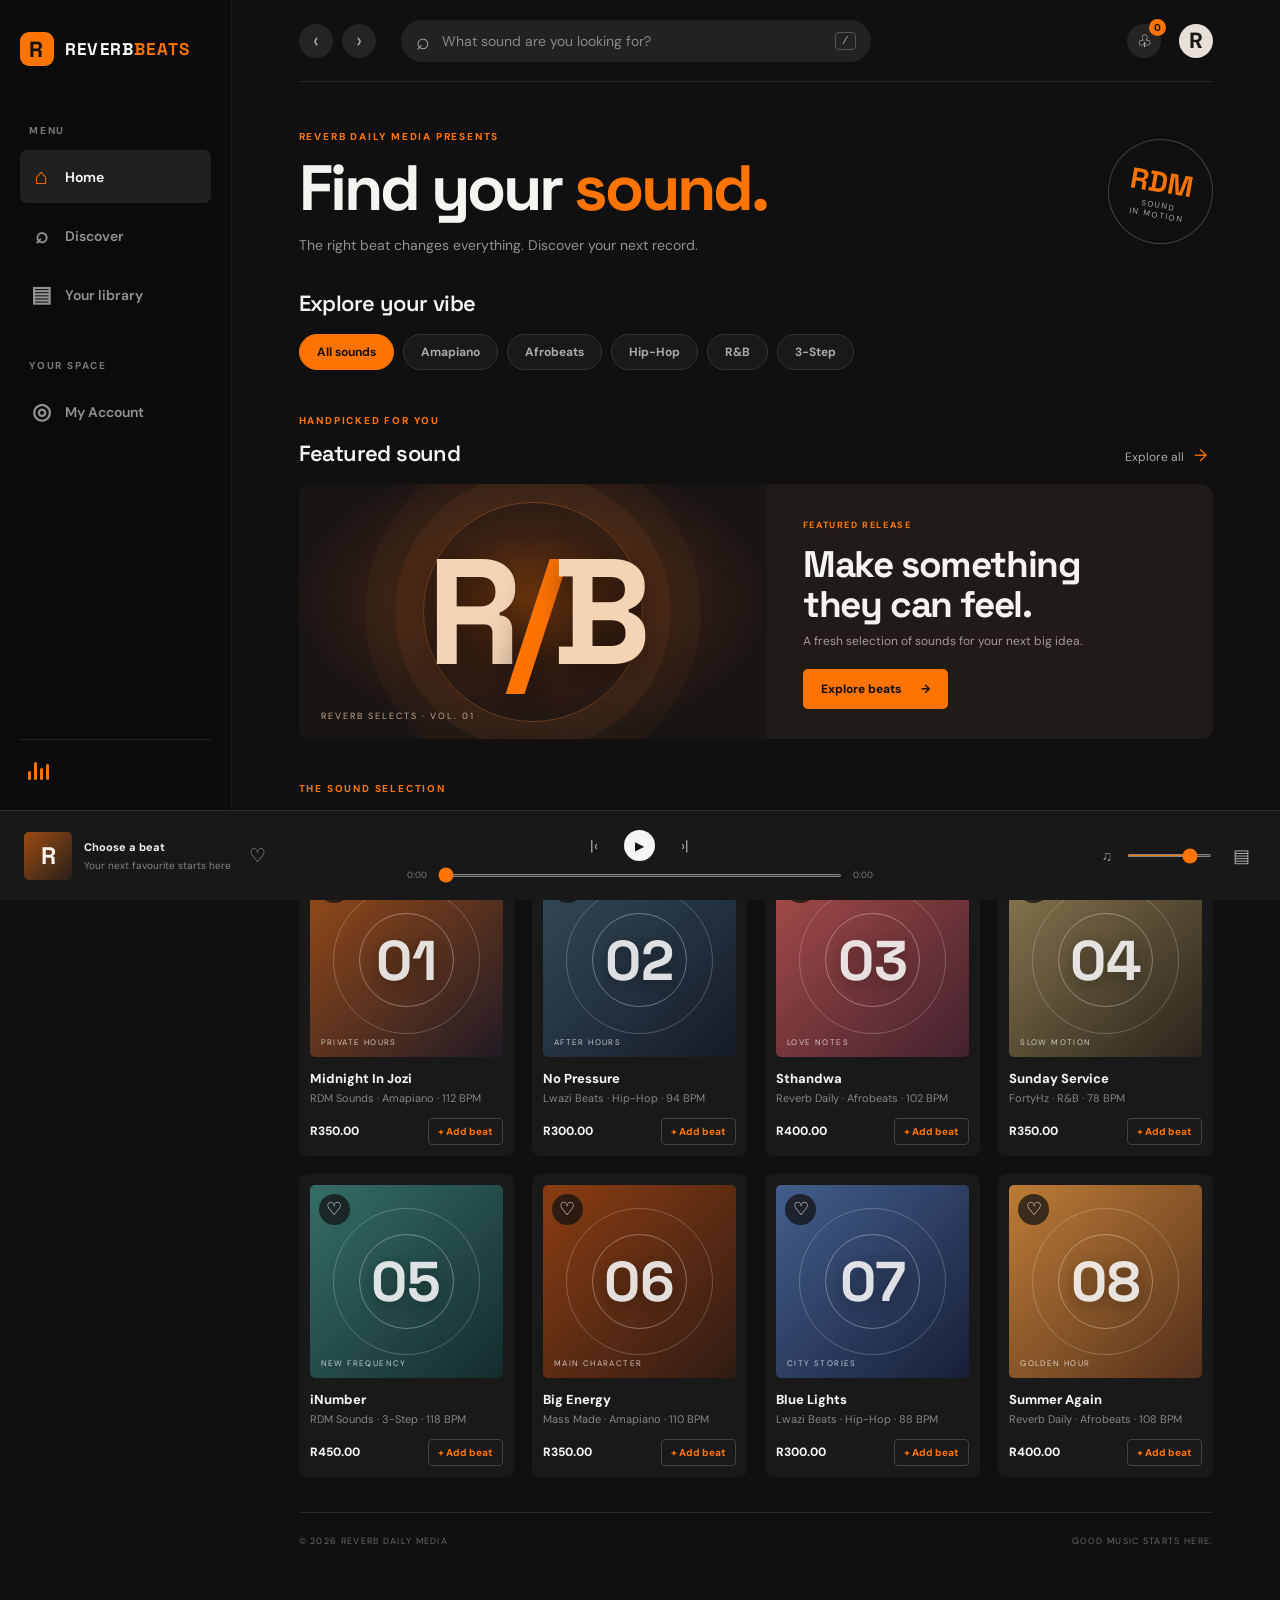
==== commit da16559d: "Remove sidebar tagline from home page" ====
--- a/index.html
+++ b/index.html
@@ -10,7 +10,7 @@
   <link rel="preconnect" href="https://fonts.gstatic.com" crossorigin>
   <link href="https://fonts.googleapis.com/css2?family=DM+Sans:wght@400;500;600;700;800&family=Space+Grotesk:wght@500;600;700&display=swap" rel="stylesheet">
   <link rel="stylesheet" href="style.css">
-</head>
+<link rel="manifest" href="/manifest.webmanifest"><meta name="mobile-web-app-capable" content="yes"><meta name="apple-mobile-web-app-capable" content="yes"><meta name="apple-mobile-web-app-status-bar-style" content="black-translucent"><meta name="apple-mobile-web-app-title" content="Reverb Beats"><link rel="icon" href="/icons/reverb-beats.svg" type="image/svg+xml"></head>
 <body>
   <div class="app-shell">
     <aside class="sidebar">
@@ -23,7 +23,7 @@
       </nav>
       <div class="side-label playlist-label">YOUR SPACE</div>
       <a class="nav-link" href="auth.html"><span class="nav-icon">◎</span> My Account</a>
-      <div class="sidebar-bottom"><div class="mini-equalizer"><i></i><i></i><i></i><i></i></div><p>Independent sound.<br><strong>Unlimited possibility.</strong></p></div>
+      <div class="sidebar-bottom"><div class="mini-equalizer"><i></i><i></i><i></i><i></i></div></div>
     </aside>
 
     <main class="main-content">
@@ -64,5 +64,5 @@
   <div class="overlay hidden" id="cartOverlay"><aside class="cart-drawer"><div class="drawer-heading"><div><p class="eyebrow">YOUR NEXT MOVES</p><h2>Your cart <span id="drawerCount">(0)</span></h2></div><button class="close-button" id="cartClose">×</button></div><div id="cartItems" class="cart-items"><p class="cart-empty">Your cart is waiting for a beat.</p></div><div class="cart-summary"><div><span>Subtotal</span><strong id="cartTotal">R0.00</strong></div><button class="primary-button checkout-button" id="checkoutButton">Continue to checkout <span>→</span></button><small>Secure checkout will be connected when payment processing is configured.</small></div></aside></div>
   <div class="toast" id="toast" role="status"></div>
   <script src="app.js"></script>
-</body>
+<script src="/pwa.js" defer></script></body>
 </html>
--- a/style.css
+++ b/style.css
@@ -8,3 +8,5 @@
 .wishlist-button.saved{color:var(--orange);background:#111e}
 .beat-card{position:relative}
 @media(max-width:720px){.mobile-nav a{min-width:55px}}
+
+.beat-title a{color:inherit;text-decoration:none}.beat-title a:hover{color:var(--orange)}.beat-card{cursor:pointer}.beat-card button{cursor:pointer}
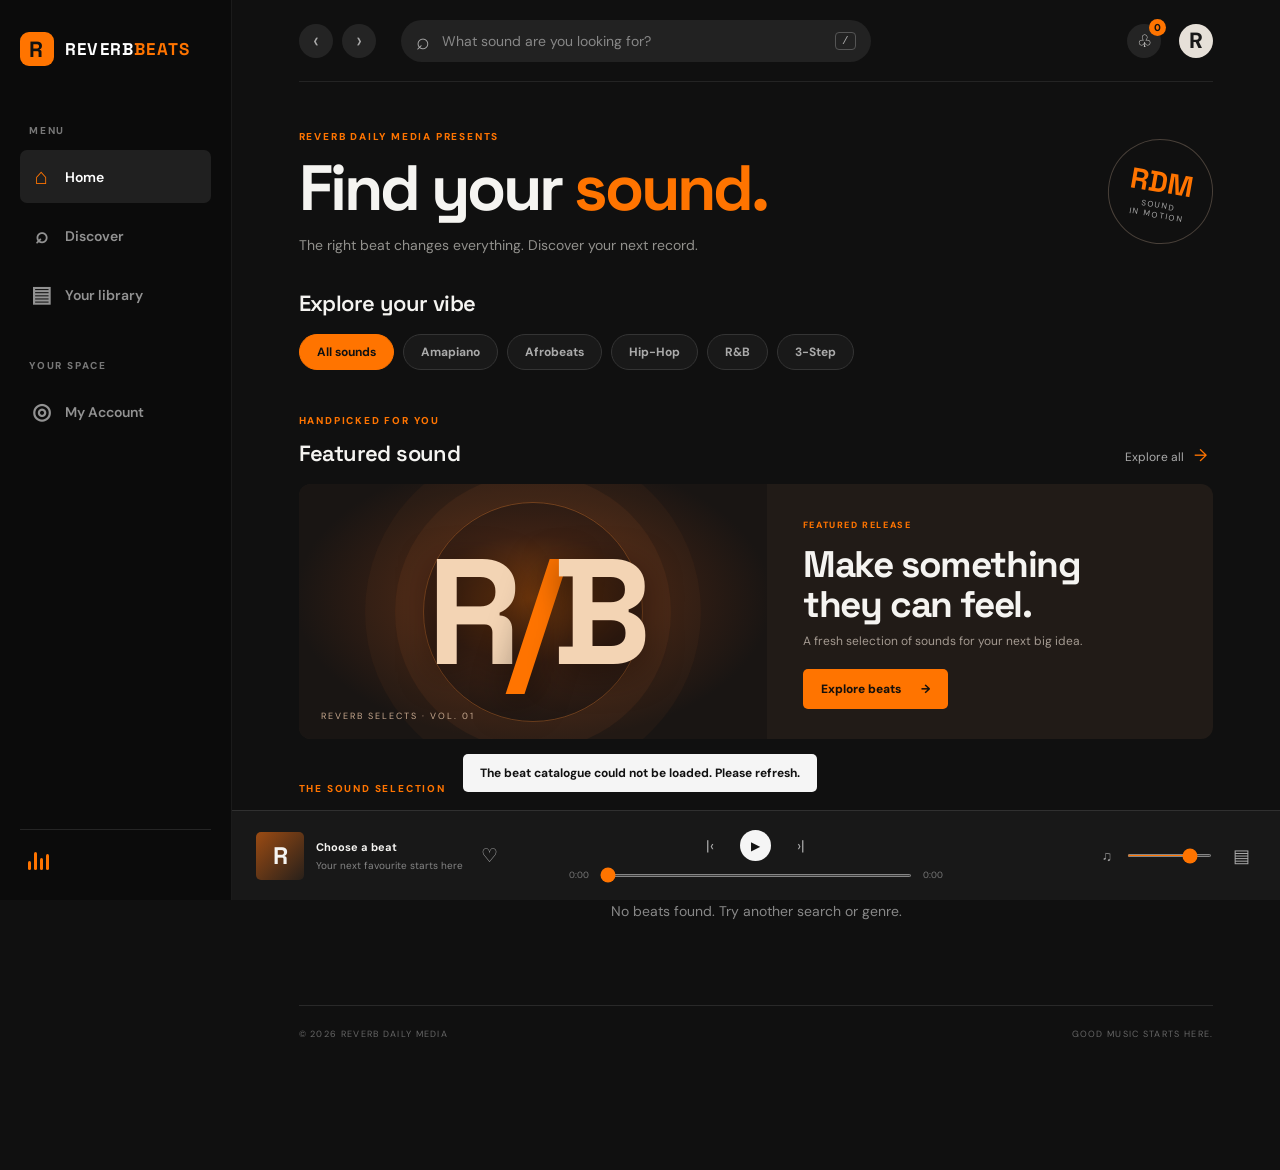
==== commit 6050da14: "Refresh favicon and PWA icon references" ====
--- a/index.html
+++ b/index.html
@@ -10,7 +10,7 @@
   <link rel="preconnect" href="https://fonts.gstatic.com" crossorigin>
   <link href="https://fonts.googleapis.com/css2?family=DM+Sans:wght@400;500;600;700;800&family=Space+Grotesk:wght@500;600;700&display=swap" rel="stylesheet">
   <link rel="stylesheet" href="style.css">
-<link rel="manifest" href="/manifest.webmanifest"><meta name="mobile-web-app-capable" content="yes"><meta name="apple-mobile-web-app-capable" content="yes"><meta name="apple-mobile-web-app-status-bar-style" content="black-translucent"><meta name="apple-mobile-web-app-title" content="Reverb Beats"><link rel="icon" href="/icons/reverb-beats.svg" type="image/svg+xml"></head>
+<link rel="manifest" href="/manifest.webmanifest"><meta name="mobile-web-app-capable" content="yes"><meta name="apple-mobile-web-app-capable" content="yes"><meta name="apple-mobile-web-app-status-bar-style" content="black-translucent"><meta name="apple-mobile-web-app-title" content="Reverb Beats"><link rel="icon" href="/icons/reverb-beats-2026.svg" type="image/svg+xml"></head>
 <body>
   <div class="app-shell">
     <aside class="sidebar">
@@ -22,7 +22,7 @@
         <button class="nav-link" data-view="library"><span class="nav-icon">▤</span> Your library</button>
       </nav>
       <div class="side-label playlist-label">YOUR SPACE</div>
-      <a class="nav-link" href="auth.html"><span class="nav-icon">◎</span> My Account</a>
+      <a class="nav-link" href="account.html"><span class="nav-icon">◎</span> My Account</a>
       <div class="sidebar-bottom"><div class="mini-equalizer"><i></i><i></i><i></i><i></i></div></div>
     </aside>
 
@@ -30,7 +30,7 @@
       <header class="topbar">
         <div class="history-buttons"><button aria-label="Back">‹</button><button aria-label="Forward">›</button></div>
         <label class="search-box"><span>⌕</span><input id="searchInput" type="search" placeholder="What sound are you looking for?" autocomplete="off"><kbd>/</kbd></label>
-        <div class="top-actions"><button class="cart-button" id="cartOpen" aria-label="Open cart">♧<span id="cartCount">0</span></button><a class="profile-button profile-link" href="auth.html" aria-label="My Account">R</a></div>
+        <div class="top-actions"><button class="cart-button" id="cartOpen" aria-label="Open cart">♧<span id="cartCount">0</span></button><a class="profile-button profile-link" href="account.html" aria-label="My Account">R</a></div>
       </header>
 
       <section class="welcome-row">
@@ -52,7 +52,7 @@
     </main>
   </div>
 
-  <nav class="mobile-nav"><button class="active" data-view="home"><span>⌂</span>Home</button><button data-view="discover"><span>⌕</span>Discover</button><button data-view="library"><span>▤</span>Library</button><button id="mobileCart"><span>♧</span>Cart</button><a href="auth.html"><span>◎</span>Account</a></nav>
+  <nav class="mobile-nav"><button class="active" data-view="home"><span>⌂</span>Home</button><button data-view="discover"><span>⌕</span>Discover</button><button data-view="library"><span>▤</span>Library</button><button id="mobileCart"><span>♧</span>Cart</button><a href="account.html"><span>◎</span>Account</a></nav>
 
   <div class="player-bar">
     <div class="now-playing"><div class="now-art" id="nowArt">R</div><div class="now-meta"><strong id="nowTitle">Choose a beat</strong><span id="nowProducer">Your next favourite starts here</span></div><button class="like-now" id="likeNow" aria-label="Like current beat">♡</button></div>
--- a/style.css
+++ b/style.css
@@ -1,4 +1,4 @@
-:root{--bg:#101010;--panel:#191919;--panel2:#222;--text:#f5f4f1;--muted:#92918d;--orange:#ff7400;--line:#2b2b2b;--font:'DM Sans',sans-serif;--display:'Space Grotesk',sans-serif}*{box-sizing:border-box}body{margin:0;background:var(--bg);color:var(--text);font-family:var(--font);font-size:14px}button,input{font:inherit}button{cursor:pointer;color:inherit}.app-shell{min-height:100vh;padding-bottom:108px}.sidebar{position:fixed;inset:0 auto 90px 0;width:232px;background:#0b0b0b;padding:30px 20px;display:flex;flex-direction:column;z-index:5;border-right:1px solid #1b1b1b}.brand{display:flex;align-items:center;gap:11px;text-decoration:none;color:#fff;font:700 17px var(--display);letter-spacing:1.2px;margin:2px 0 58px}.brand-mark{width:34px;height:34px;background:var(--orange);color:#111;display:grid;place-items:center;font:700 22px var(--display);border-radius:9px}.brand-light{color:var(--orange)}.side-label,.eyebrow{font-size:10px;font-weight:800;letter-spacing:1.8px;color:#777}.side-label{margin:0 0 13px 9px}.side-nav{display:grid;gap:6px}.nav-link{border:0;background:none;text-align:left;padding:12px 11px;border-radius:7px;color:#929292;display:flex;align-items:center;gap:14px;font-weight:600}.nav-link:hover,.nav-link.active{background:#202020;color:#fff}.nav-link.active .nav-icon{color:var(--orange)}.nav-icon{font-size:22px;width:20px;text-align:center}.playlist-label{margin-top:38px}.sidebar-bottom{margin-top:auto;border-top:1px solid #252525;padding:20px 8px 0;color:#858585;font-size:12px;line-height:1.7}.sidebar-bottom strong{color:#ddd}.mini-equalizer{display:flex;align-items:end;gap:3px;height:20px}.mini-equalizer i{width:3px;background:var(--orange);border-radius:3px;animation:wave .8s ease-in-out infinite alternate}.mini-equalizer i:nth-child(1){height:9px}.mini-equalizer i:nth-child(2){height:18px;animation-delay:.2s}.mini-equalizer i:nth-child(3){height:12px;animation-delay:.4s}.mini-equalizer i:nth-child(4){height:16px;animation-delay:.1s}@keyframes wave{to{height:5px}}.main-content{margin-left:232px;padding:0 5.2%;max-width:1700px}.topbar{height:82px;display:flex;align-items:center;gap:25px;border-bottom:1px solid #242424}.history-buttons{display:flex;gap:9px}.history-buttons button,.cart-button,.profile-button{border:0;background:#242424;width:34px;height:34px;border-radius:50%;font-size:22px}.history-buttons button{color:#aaa}.search-box{height:42px;width:min(470px,55vw);border-radius:30px;background:#222;display:flex;align-items:center;padding:0 15px;gap:10px;color:#aaa}.search-box>span{font-size:23px}.search-box input{background:none;border:0;outline:0;color:white;flex:1;min-width:0}.search-box input::placeholder{color:#888}.search-box kbd{font-size:11px;border:1px solid #555;border-radius:4px;padding:2px 6px}.top-actions{margin-left:auto;display:flex;align-items:center;gap:18px}.cart-button{position:relative;font-size:17px}.cart-button span{position:absolute;right:-5px;top:-5px;background:var(--orange);color:#111;border-radius:50%;font-size:10px;font-weight:800;width:17px;height:17px;display:grid;place-items:center}.profile-button{background:#e6e0d8;color:#191919;font-weight:800}.welcome-row{display:flex;justify-content:space-between;align-items:center;padding:48px 0 35px}.eyebrow{color:var(--orange);margin:0 0 12px}.welcome-row h1{font:700 clamp(36px,5vw,64px)/1.04 var(--display);letter-spacing:-3px;margin:0}.welcome-row h1 span{color:var(--orange)}.welcome-copy{color:#92918d;margin:14px 0 0;font-size:14px}.welcome-stamp{width:105px;height:105px;border:1px solid #494039;border-radius:50%;display:flex;flex-direction:column;justify-content:center;align-items:center;transform:rotate(10deg);color:var(--orange)}.welcome-stamp span{font:700 29px var(--display)}.welcome-stamp small{font-size:8px;letter-spacing:1.5px;text-align:center;color:#aaa}.genre-section{margin-bottom:39px}.section-heading{display:flex;justify-content:space-between;align-items:end;margin-bottom:17px}.section-heading h2{font:600 22px var(--display);margin:0;letter-spacing:-.6px}.genre-chips{display:flex;gap:9px;overflow-x:auto;padding-bottom:5px;scrollbar-width:none}.genre-chip{border:1px solid #343434;background:#191919;color:#aaa;border-radius:30px;padding:9px 17px;white-space:nowrap;font-size:12px;font-weight:700}.genre-chip:hover,.genre-chip.active{background:var(--orange);border-color:var(--orange);color:#111}.featured-section{margin-bottom:43px}.featured-card{min-height:240px;border-radius:12px;overflow:hidden;background:#211b17;display:grid;grid-template-columns:1.05fr 1fr}.featured-art{position:relative;min-height:240px;overflow:hidden;background:radial-gradient(ellipse at 50% 45%,#82400f 0,#3c2114 32%,#191513 72%);display:grid;place-items:center}.art-orbit{position:absolute;width:220px;height:220px;border:1px solid #d9782d66;border-radius:50%;box-shadow:0 0 0 28px #d9782d12,0 0 0 58px #d9782d0b}.art-word{font:700 clamp(80px,13vw,150px)/1 var(--display);letter-spacing:-14px;color:#f3d4b4;text-shadow:0 8px 35px #0008;z-index:1}.art-word span{color:var(--orange)}.art-caption{position:absolute;bottom:17px;left:22px;font-size:9px;letter-spacing:2px;color:#c7a88e}.featured-info{padding:30px 8%;align-self:center}.tag{font-size:9px;font-weight:800;letter-spacing:1.6px;color:var(--orange)}.featured-info h3{font:700 clamp(25px,3vw,37px)/1.08 var(--display);letter-spacing:-1.2px;margin:13px 0 9px}.featured-info p{color:#a49a91;font-size:12px;margin:0 0 20px}.primary-button{background:var(--orange);border:0;color:#14100c;padding:12px 18px;border-radius:5px;font-size:12px;font-weight:800;display:inline-flex;align-items:center;gap:20px;transition:.2s}.primary-button:hover{background:#ff9135;transform:translateY(-1px)}.text-button{background:none;border:0;color:#aaa;font-size:12px}.text-button span{color:var(--orange);font-size:17px;margin-left:7px}.beats-section{padding-bottom:35px}.result-count{color:#777;font-size:11px}.beat-grid{display:grid;grid-template-columns:repeat(4,minmax(0,1fr));gap:18px}.beat-card{background:#191919;padding:11px;border-radius:8px;min-width:0;transition:background .2s,transform .2s}.beat-card:hover{background:#242424;transform:translateY(-3px)}.cover{aspect-ratio:1/1;border-radius:5px;position:relative;overflow:hidden;display:grid;place-items:center;margin-bottom:13px;background:var(--cover)}.cover:before,.cover:after{content:"";position:absolute;border:1px solid #ffffff38;border-radius:50%;width:75%;aspect-ratio:1}.cover:after{width:48%;border-color:#ffffff55}.cover-symbol{font:700 56px var(--display);color:#ffffffd9;z-index:1;text-shadow:0 4px 15px #0005}.cover-type{position:absolute;bottom:10px;left:11px;font-size:8px;letter-spacing:1.4px;color:#ffffffb8}.cover-play{position:absolute;right:10px;bottom:10px;width:38px;height:38px;border:0;border-radius:50%;background:var(--orange);color:#111;z-index:2;opacity:0;transform:translateY(5px);transition:.2s}.beat-card:hover .cover-play{opacity:1;transform:none}.beat-title{font-size:13px;font-weight:800;white-space:nowrap;overflow:hidden;text-overflow:ellipsis;margin:0 0 4px}.beat-producer{font-size:11px;color:#858585;margin:0 0 13px}.beat-bottom{display:flex;align-items:center;justify-content:space-between}.beat-price{font-weight:800;font-size:12px}.add-button{border:1px solid #48413b;background:none;color:var(--orange);border-radius:4px;padding:6px 9px;font-size:10px;font-weight:800}.add-button:hover{background:var(--orange);color:#111;border-color:var(--orange)}.empty-state{padding:50px;text-align:center;color:#888}.hidden{display:none!important}footer{border-top:1px solid #292929;padding:22px 0;display:flex;justify-content:space-between;color:#666;font-size:9px;letter-spacing:1.3px}.player-bar{position:fixed;z-index:10;bottom:0;left:0;right:0;height:90px;background:#181818;border-top:1px solid #303030;display:grid;grid-template-columns:1fr 1.3fr 1fr;align-items:center;padding:0 24px;gap:25px}.now-playing{display:flex;align-items:center;gap:12px;min-width:0}.now-art{width:48px;height:48px;border-radius:5px;background:linear-gradient(135deg,#9b4b13,#28201a);display:grid;place-items:center;font:700 24px var(--display);flex-shrink:0}.now-meta{display:grid;gap:5px;min-width:0}.now-meta strong{font-size:11px;white-space:nowrap;overflow:hidden;text-overflow:ellipsis}.now-meta span{font-size:10px;color:#858585;white-space:nowrap;overflow:hidden;text-overflow:ellipsis}.like-now{background:none;border:0;color:#aaa;font-size:19px}.like-now.liked{color:var(--orange)}.player-controls{max-width:480px;width:100%;justify-self:center}.control-buttons{display:flex;justify-content:center;align-items:center;gap:20px;margin-bottom:8px}.control-buttons button{background:none;border:0;color:#aaa;font-size:15px}.control-buttons .play-button{width:31px;height:31px;border-radius:50%;background:#f5f5f5;color:#111;font-size:12px}.progress-row{display:flex;align-items:center;gap:9px;color:#777;font-size:9px}input[type=range]{accent-color:var(--orange);cursor:pointer}.progress-row input{width:100%;height:3px}.player-extra{display:flex;align-items:center;justify-content:flex-end;gap:13px;color:#999}.player-extra input{width:85px;height:3px}.player-extra button{border:0;background:none;color:#aaa;font-size:18px}.mobile-nav{display:none}.overlay{position:fixed;inset:0;background:#0009;z-index:20;display:flex;justify-content:flex-end}.cart-drawer{height:100%;width:min(420px,100%);background:#171717;padding:27px;display:flex;flex-direction:column;border-left:1px solid #333}.drawer-heading{display:flex;justify-content:space-between;align-items:center;border-bottom:1px solid #333;padding-bottom:20px}.drawer-heading h2{font:700 25px var(--display);margin:0}.drawer-heading h2 span{font:400 13px var(--font);color:#888}.close-button{background:none;border:0;color:#aaa;font-size:28px}.cart-items{overflow:auto;flex:1;padding:15px 0}.cart-empty{color:#888;text-align:center;margin-top:55px}.cart-line{display:flex;align-items:center;gap:12px;padding:12px 0;border-bottom:1px solid #2d2d2d}.cart-line-art{width:45px;height:45px;border-radius:4px;background:linear-gradient(135deg,#91420d,#26201c);display:grid;place-items:center;font:700 20px var(--display)}.cart-line-info{flex:1;min-width:0}.cart-line-info strong{display:block;font-size:12px}.cart-line-info span{font-size:10px;color:#888}.cart-line-price{font-size:12px;font-weight:700}.remove-item{border:0;background:none;color:#888;font-size:17px}.cart-summary{border-top:1px solid #333;padding-top:20px}.cart-summary>div{display:flex;justify-content:space-between;margin-bottom:18px}.cart-summary>div span{color:#aaa}.checkout-button{width:100%;justify-content:space-between}.cart-summary small{display:block;color:#777;font-size:10px;line-height:1.5;margin-top:12px}.toast{position:fixed;z-index:30;bottom:108px;left:50%;transform:translate(-50%,15px);background:#f5f5f5;color:#111;padding:11px 17px;border-radius:5px;font-size:12px;font-weight:700;opacity:0;pointer-events:none;transition:.25s}.toast.show{opacity:1;transform:translate(-50%,0)}@media(max-width:1050px){.beat-grid{grid-template-columns:repeat(3,minmax(0,1fr))}.main-content{padding:0 4%}.sidebar{width:205px}.main-content{margin-left:205px}}@media(max-width:720px){.app-shell{padding-bottom:151px}.sidebar{display:none}.main-content{margin:0;padding:0 19px}.topbar{height:65px;gap:12px}.history-buttons{display:none}.search-box{width:auto;flex:1;height:39px}.search-box kbd,.profile-button{display:none}.top-actions{margin-left:0}.welcome-row{padding:35px 0 28px}.welcome-row h1{font-size:43px;letter-spacing:-2px}.welcome-copy{max-width:260px;line-height:1.5;font-size:12px}.welcome-stamp{width:75px;height:75px;flex-shrink:0}.welcome-stamp span{font-size:22px}.welcome-stamp small{font-size:6px}.section-heading h2{font-size:19px}.featured-card{grid-template-columns:1fr;min-height:0}.featured-art{min-height:165px}.art-word{font-size:105px}.featured-info{padding:23px}.featured-info h3 br{display:none}.featured-info h3{font-size:27px}.featured-section{margin-bottom:32px}.beat-grid{grid-template-columns:repeat(2,minmax(0,1fr));gap:11px}.beat-card{padding:8px}.cover-play{opacity:1;transform:none;width:32px;height:32px}.cover-symbol{font-size:43px}.beat-title{font-size:11px}.beat-producer{font-size:10px}.add-button{padding:6px;font-size:9px}.beat-price{font-size:11px}.player-bar{height:75px;bottom:62px;padding:0 13px;grid-template-columns:1fr auto;gap:8px}.now-art{width:42px;height:42px}.now-meta strong{font-size:10px}.now-meta span{font-size:9px}.like-now{font-size:16px}.player-controls{width:110px}.control-buttons{gap:12px;margin:0}.control-buttons .play-button{width:29px;height:29px}.progress-row{gap:5px;margin-top:5px}.progress-row span{font-size:8px}.player-extra{display:none}.mobile-nav{position:fixed;bottom:0;left:0;right:0;height:62px;background:#0b0b0b;border-top:1px solid #292929;display:flex;justify-content:space-around;z-index:12}.mobile-nav button{background:none;border:0;color:#777;font-size:9px;display:grid;justify-items:center;align-content:center;gap:3px;min-width:55px}.mobile-nav button span{font-size:21px}.mobile-nav button.active{color:var(--orange)}footer{font-size:8px}.toast{bottom:148px}.cart-drawer{padding:22px}.genre-section{margin-bottom:30px}}@media(min-width:721px) and (max-width:900px){.beat-grid{grid-template-columns:repeat(2,minmax(0,1fr))}.player-bar{grid-template-columns:1fr 1.2fr;padding:0 15px}.player-extra{display:none}}
+:root{--bg:#101010;--panel:#191919;--panel2:#222;--text:#f5f4f1;--muted:#92918d;--orange:#ff7400;--line:#2b2b2b;--font:'DM Sans',sans-serif;--display:'Space Grotesk',sans-serif}*{box-sizing:border-box}body{margin:0;background:var(--bg);color:var(--text);font-family:var(--font);font-size:14px}button,input{font:inherit}button{cursor:pointer;color:inherit}.app-shell{min-height:100vh;padding-bottom:108px}.sidebar{position:fixed;inset:0 auto 0 0;width:232px;background:#0b0b0b;padding:30px 20px;display:flex;flex-direction:column;z-index:5;border-right:1px solid #1b1b1b}.brand{display:flex;align-items:center;gap:11px;text-decoration:none;color:#fff;font:700 17px var(--display);letter-spacing:1.2px;margin:2px 0 58px}.brand-mark{width:34px;height:34px;background:var(--orange);color:#111;display:grid;place-items:center;font:700 22px var(--display);border-radius:9px}.brand-light{color:var(--orange)}.side-label,.eyebrow{font-size:10px;font-weight:800;letter-spacing:1.8px;color:#777}.side-label{margin:0 0 13px 9px}.side-nav{display:grid;gap:6px}.nav-link{border:0;background:none;text-align:left;padding:12px 11px;border-radius:7px;color:#929292;display:flex;align-items:center;gap:14px;font-weight:600}.nav-link:hover,.nav-link.active{background:#202020;color:#fff}.nav-link.active .nav-icon{color:var(--orange)}.nav-icon{font-size:22px;width:20px;text-align:center}.playlist-label{margin-top:38px}.sidebar-bottom{margin-top:auto;border-top:1px solid #252525;padding:20px 8px 0;color:#858585;font-size:12px;line-height:1.7}.sidebar-bottom strong{color:#ddd}.mini-equalizer{display:flex;align-items:end;gap:3px;height:20px}.mini-equalizer i{width:3px;background:var(--orange);border-radius:3px;animation:wave .8s ease-in-out infinite alternate}.mini-equalizer i:nth-child(1){height:9px}.mini-equalizer i:nth-child(2){height:18px;animation-delay:.2s}.mini-equalizer i:nth-child(3){height:12px;animation-delay:.4s}.mini-equalizer i:nth-child(4){height:16px;animation-delay:.1s}@keyframes wave{to{height:5px}}.main-content{margin-left:232px;padding:0 5.2%;max-width:1700px}.topbar{height:82px;display:flex;align-items:center;gap:25px;border-bottom:1px solid #242424}.history-buttons{display:flex;gap:9px}.history-buttons button,.cart-button,.profile-button{border:0;background:#242424;width:34px;height:34px;border-radius:50%;font-size:22px}.history-buttons button{color:#aaa}.search-box{height:42px;width:min(470px,55vw);border-radius:30px;background:#222;display:flex;align-items:center;padding:0 15px;gap:10px;color:#aaa}.search-box>span{font-size:23px}.search-box input{background:none;border:0;outline:0;color:white;flex:1;min-width:0}.search-box input::placeholder{color:#888}.search-box kbd{font-size:11px;border:1px solid #555;border-radius:4px;padding:2px 6px}.top-actions{margin-left:auto;display:flex;align-items:center;gap:18px}.cart-button{position:relative;font-size:17px}.cart-button span{position:absolute;right:-5px;top:-5px;background:var(--orange);color:#111;border-radius:50%;font-size:10px;font-weight:800;width:17px;height:17px;display:grid;place-items:center}.profile-button{background:#e6e0d8;color:#191919;font-weight:800}.welcome-row{display:flex;justify-content:space-between;align-items:center;padding:48px 0 35px}.eyebrow{color:var(--orange);margin:0 0 12px}.welcome-row h1{font:700 clamp(36px,5vw,64px)/1.04 var(--display);letter-spacing:-3px;margin:0}.welcome-row h1 span{color:var(--orange)}.welcome-copy{color:#92918d;margin:14px 0 0;font-size:14px}.welcome-stamp{width:105px;height:105px;border:1px solid #494039;border-radius:50%;display:flex;flex-direction:column;justify-content:center;align-items:center;transform:rotate(10deg);color:var(--orange)}.welcome-stamp span{font:700 29px var(--display)}.welcome-stamp small{font-size:8px;letter-spacing:1.5px;text-align:center;color:#aaa}.genre-section{margin-bottom:39px}.section-heading{display:flex;justify-content:space-between;align-items:end;margin-bottom:17px}.section-heading h2{font:600 22px var(--display);margin:0;letter-spacing:-.6px}.genre-chips{display:flex;gap:9px;overflow-x:auto;padding-bottom:5px;scrollbar-width:none}.genre-chip{border:1px solid #343434;background:#191919;color:#aaa;border-radius:30px;padding:9px 17px;white-space:nowrap;font-size:12px;font-weight:700}.genre-chip:hover,.genre-chip.active{background:var(--orange);border-color:var(--orange);color:#111}.featured-section{margin-bottom:43px}.featured-card{min-height:240px;border-radius:12px;overflow:hidden;background:#211b17;display:grid;grid-template-columns:1.05fr 1fr}.featured-art{position:relative;min-height:240px;overflow:hidden;background:radial-gradient(ellipse at 50% 45%,#82400f 0,#3c2114 32%,#191513 72%);display:grid;place-items:center}.art-orbit{position:absolute;width:220px;height:220px;border:1px solid #d9782d66;border-radius:50%;box-shadow:0 0 0 28px #d9782d12,0 0 0 58px #d9782d0b}.art-word{font:700 clamp(80px,13vw,150px)/1 var(--display);letter-spacing:-14px;color:#f3d4b4;text-shadow:0 8px 35px #0008;z-index:1}.art-word span{color:var(--orange)}.art-caption{position:absolute;bottom:17px;left:22px;font-size:9px;letter-spacing:2px;color:#c7a88e}.featured-info{padding:30px 8%;align-self:center}.tag{font-size:9px;font-weight:800;letter-spacing:1.6px;color:var(--orange)}.featured-info h3{font:700 clamp(25px,3vw,37px)/1.08 var(--display);letter-spacing:-1.2px;margin:13px 0 9px}.featured-info p{color:#a49a91;font-size:12px;margin:0 0 20px}.primary-button{background:var(--orange);border:0;color:#14100c;padding:12px 18px;border-radius:5px;font-size:12px;font-weight:800;display:inline-flex;align-items:center;gap:20px;transition:.2s}.primary-button:hover{background:#ff9135;transform:translateY(-1px)}.text-button{background:none;border:0;color:#aaa;font-size:12px}.text-button span{color:var(--orange);font-size:17px;margin-left:7px}.beats-section{padding-bottom:35px}.result-count{color:#777;font-size:11px}.beat-grid{display:grid;grid-template-columns:repeat(4,minmax(0,1fr));gap:18px}.beat-card{background:#191919;padding:11px;border-radius:8px;min-width:0;transition:background .2s,transform .2s}.beat-card:hover{background:#242424;transform:translateY(-3px)}.cover{aspect-ratio:1/1;border-radius:5px;position:relative;overflow:hidden;display:grid;place-items:center;margin-bottom:13px;background:var(--cover)}.cover:before,.cover:after{content:"";position:absolute;border:1px solid #ffffff38;border-radius:50%;width:75%;aspect-ratio:1}.cover:after{width:48%;border-color:#ffffff55}.cover-symbol{font:700 56px var(--display);color:#ffffffd9;z-index:1;text-shadow:0 4px 15px #0005}.cover-type{position:absolute;bottom:10px;left:11px;font-size:8px;letter-spacing:1.4px;color:#ffffffb8}.cover-play{position:absolute;right:10px;bottom:10px;width:38px;height:38px;border:0;border-radius:50%;background:var(--orange);color:#111;z-index:2;opacity:0;transform:translateY(5px);transition:.2s}.beat-card:hover .cover-play{opacity:1;transform:none}.beat-title{font-size:13px;font-weight:800;white-space:nowrap;overflow:hidden;text-overflow:ellipsis;margin:0 0 4px}.beat-producer{font-size:11px;color:#858585;margin:0 0 13px}.beat-bottom{display:flex;align-items:center;justify-content:space-between}.beat-price{font-weight:800;font-size:12px}.add-button{border:1px solid #48413b;background:none;color:var(--orange);border-radius:4px;padding:6px 9px;font-size:10px;font-weight:800}.add-button:hover{background:var(--orange);color:#111;border-color:var(--orange)}.empty-state{padding:50px;text-align:center;color:#888}.hidden{display:none!important}footer{border-top:1px solid #292929;padding:22px 0;display:flex;justify-content:space-between;color:#666;font-size:9px;letter-spacing:1.3px}.player-bar{position:fixed;z-index:10;bottom:0;left:232px;right:0;height:90px;background:#181818;border-top:1px solid #303030;display:grid;grid-template-columns:1fr 1.3fr 1fr;align-items:center;padding:0 24px;gap:25px}.now-playing{display:flex;align-items:center;gap:12px;min-width:0}.now-art{width:48px;height:48px;border-radius:5px;background:linear-gradient(135deg,#9b4b13,#28201a);display:grid;place-items:center;font:700 24px var(--display);flex-shrink:0}.now-meta{display:grid;gap:5px;min-width:0}.now-meta strong{font-size:11px;white-space:nowrap;overflow:hidden;text-overflow:ellipsis}.now-meta span{font-size:10px;color:#858585;white-space:nowrap;overflow:hidden;text-overflow:ellipsis}.like-now{background:none;border:0;color:#aaa;font-size:19px}.like-now.liked{color:var(--orange)}.player-controls{max-width:480px;width:100%;justify-self:center}.control-buttons{display:flex;justify-content:center;align-items:center;gap:20px;margin-bottom:8px}.control-buttons button{background:none;border:0;color:#aaa;font-size:15px}.control-buttons .play-button{width:31px;height:31px;border-radius:50%;background:#f5f5f5;color:#111;font-size:12px}.progress-row{display:flex;align-items:center;gap:9px;color:#777;font-size:9px}input[type=range]{accent-color:var(--orange);cursor:pointer}.progress-row input{width:100%;height:3px}.player-extra{display:flex;align-items:center;justify-content:flex-end;gap:13px;color:#999}.player-extra input{width:85px;height:3px}.player-extra button{border:0;background:none;color:#aaa;font-size:18px}.mobile-nav{display:none}.overlay{position:fixed;inset:0;background:#0009;z-index:20;display:flex;justify-content:flex-end}.cart-drawer{height:100%;width:min(420px,100%);background:#171717;padding:27px;display:flex;flex-direction:column;border-left:1px solid #333}.drawer-heading{display:flex;justify-content:space-between;align-items:center;border-bottom:1px solid #333;padding-bottom:20px}.drawer-heading h2{font:700 25px var(--display);margin:0}.drawer-heading h2 span{font:400 13px var(--font);color:#888}.close-button{background:none;border:0;color:#aaa;font-size:28px}.cart-items{overflow:auto;flex:1;padding:15px 0}.cart-empty{color:#888;text-align:center;margin-top:55px}.cart-line{display:flex;align-items:center;gap:12px;padding:12px 0;border-bottom:1px solid #2d2d2d}.cart-line-art{width:45px;height:45px;border-radius:4px;background:linear-gradient(135deg,#91420d,#26201c);display:grid;place-items:center;font:700 20px var(--display)}.cart-line-info{flex:1;min-width:0}.cart-line-info strong{display:block;font-size:12px}.cart-line-info span{font-size:10px;color:#888}.cart-line-price{font-size:12px;font-weight:700}.remove-item{border:0;background:none;color:#888;font-size:17px}.cart-summary{border-top:1px solid #333;padding-top:20px}.cart-summary>div{display:flex;justify-content:space-between;margin-bottom:18px}.cart-summary>div span{color:#aaa}.checkout-button{width:100%;justify-content:space-between}.cart-summary small{display:block;color:#777;font-size:10px;line-height:1.5;margin-top:12px}.toast{position:fixed;z-index:30;bottom:108px;left:50%;transform:translate(-50%,15px);background:#f5f5f5;color:#111;padding:11px 17px;border-radius:5px;font-size:12px;font-weight:700;opacity:0;pointer-events:none;transition:.25s}.toast.show{opacity:1;transform:translate(-50%,0)}@media(max-width:1050px){.beat-grid{grid-template-columns:repeat(3,minmax(0,1fr))}.main-content{padding:0 4%}.sidebar{width:205px}.main-content{margin-left:205px}.player-bar{left:205px}}@media(max-width:720px){.app-shell{padding-bottom:151px}.player-bar{left:0}.sidebar{display:none}.main-content{margin:0;padding:0 19px}.topbar{height:65px;gap:12px}.history-buttons{display:none}.search-box{width:auto;flex:1;height:39px}.search-box kbd,.profile-button{display:none}.top-actions{margin-left:0}.welcome-row{padding:35px 0 28px}.welcome-row h1{font-size:43px;letter-spacing:-2px}.welcome-copy{max-width:260px;line-height:1.5;font-size:12px}.welcome-stamp{width:75px;height:75px;flex-shrink:0}.welcome-stamp span{font-size:22px}.welcome-stamp small{font-size:6px}.section-heading h2{font-size:19px}.featured-card{grid-template-columns:1fr;min-height:0}.featured-art{min-height:165px}.art-word{font-size:105px}.featured-info{padding:23px}.featured-info h3 br{display:none}.featured-info h3{font-size:27px}.featured-section{margin-bottom:32px}.beat-grid{grid-template-columns:repeat(2,minmax(0,1fr));gap:11px}.beat-card{padding:8px}.cover-play{opacity:1;transform:none;width:32px;height:32px}.cover-symbol{font-size:43px}.beat-title{font-size:11px}.beat-producer{font-size:10px}.add-button{padding:6px;font-size:9px}.beat-price{font-size:11px}.player-bar{height:75px;bottom:62px;padding:0 13px;grid-template-columns:1fr auto;gap:8px}.now-art{width:42px;height:42px}.now-meta strong{font-size:10px}.now-meta span{font-size:9px}.like-now{font-size:16px}.player-controls{width:110px}.control-buttons{gap:12px;margin:0}.control-buttons .play-button{width:29px;height:29px}.progress-row{gap:5px;margin-top:5px}.progress-row span{font-size:8px}.player-extra{display:none}.mobile-nav{position:fixed;bottom:0;left:0;right:0;height:62px;background:#0b0b0b;border-top:1px solid #292929;display:flex;justify-content:space-around;z-index:12}.mobile-nav button{background:none;border:0;color:#777;font-size:9px;display:grid;justify-items:center;align-content:center;gap:3px;min-width:55px}.mobile-nav button span{font-size:21px}.mobile-nav button.active{color:var(--orange)}footer{font-size:8px}.toast{bottom:148px}.cart-drawer{padding:22px}.genre-section{margin-bottom:30px}}@media(min-width:721px) and (max-width:900px){.beat-grid{grid-template-columns:repeat(2,minmax(0,1fr))}.player-bar{grid-template-columns:1fr 1.2fr;padding:0 15px}.player-extra{display:none}}
 /* Account navigation and wishlist */
 .profile-link{text-decoration:none;display:grid;place-items:center}
 .nav-link[href],.mobile-nav a{ text-decoration:none}
@@ -10,3 +10,19 @@
 @media(max-width:720px){.mobile-nav a{min-width:55px}}
 
 .beat-title a{color:inherit;text-decoration:none}.beat-title a:hover{color:var(--orange)}.beat-card{cursor:pointer}.beat-card button{cursor:pointer}
+
+/* R2 catalogue artwork */
+.cover-image{position:absolute;inset:0;width:100%;height:100%;object-fit:cover;border-radius:inherit}
+.cart-line-art img{width:100%;height:100%;object-fit:cover;border-radius:inherit}
+
+/* MP3/WAV purchase format selectors */
+.beat-purchase{display:flex;align-items:center;gap:7px;justify-content:space-between;margin-top:10px}
+.format-choice{display:grid;gap:4px;color:#888;font-size:9px;min-width:0}
+.beat-format,.cart-format,.product-format{background:#242424;color:#f5f5f5;border:1px solid #48413b;border-radius:4px;padding:7px 6px;font:600 10px var(--font);max-width:100%;min-width:0}
+.beat-format{width:100%}
+.cart-format{display:block;margin-top:7px;width:100%;font-size:10px}
+.cart-line-info{flex:1;min-width:0}
+.cart-line-price{white-space:nowrap}
+.product-format-label{display:block;color:#aaa;font-size:11px;margin:16px 0 6px}
+.product-format{width:min(260px,100%);padding:11px 12px;font-size:12px;margin-bottom:16px}
+@media(max-width:720px){.beat-purchase{align-items:stretch;flex-direction:column}.beat-purchase .add-button{width:100%;padding:9px 5px}.beat-format{font-size:9px}.cart-line{gap:8px}}
